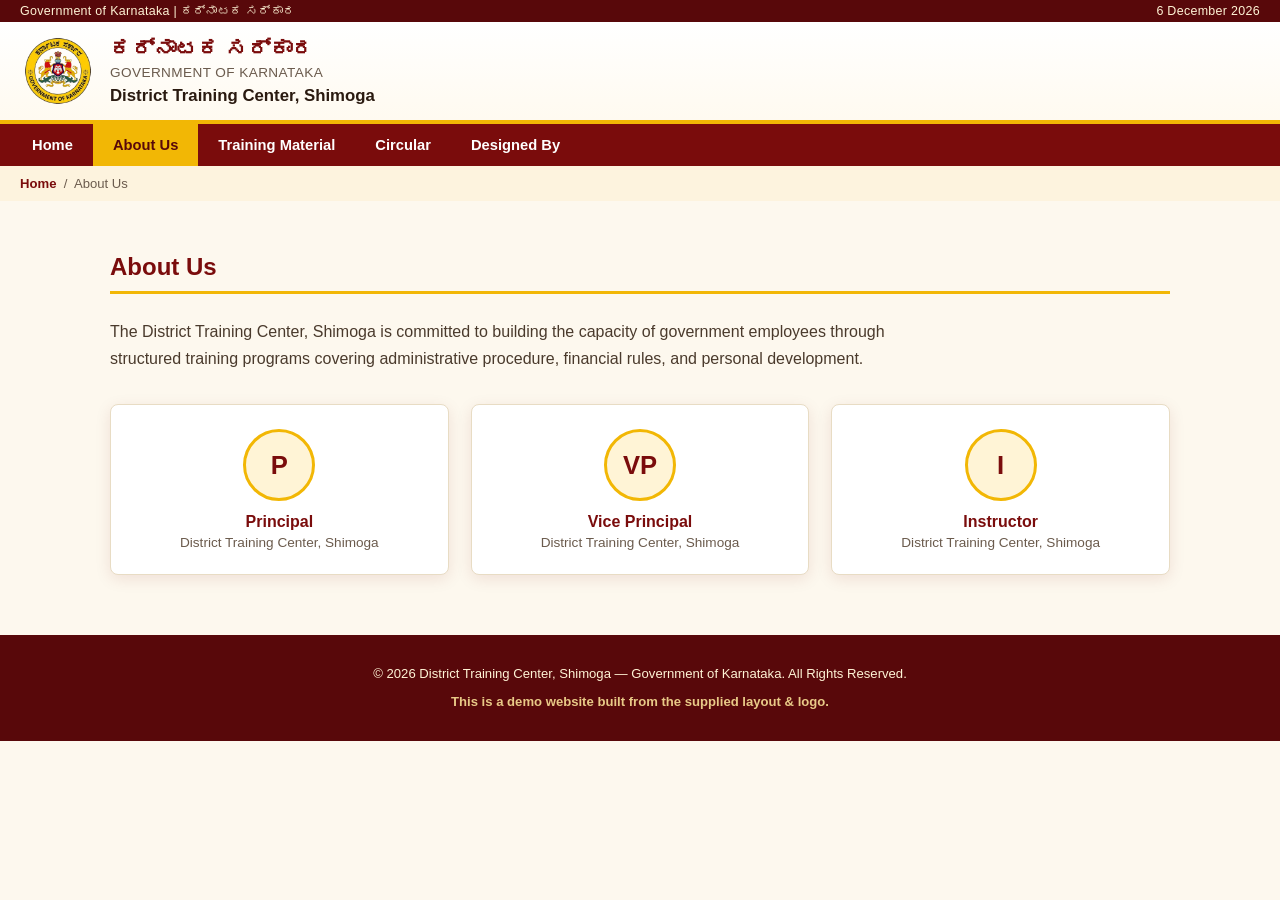
==== pages/about.html @ 15bdb6c4 "Initial commit: District Training Center, Shimoga demo website Static site with login page, home, ab" ====
<!DOCTYPE html>
<html lang="en">
<head>
<meta charset="UTF-8">
<meta name="viewport" content="width=device-width, initial-scale=1.0">
<title>About Us | District Training Center, Shimoga</title>
<link rel="icon" href="../assets/karnataka-logo.png">
<link rel="stylesheet" href="../css/style.css">
</head>
<body>

<header id="site-header"></header>

<div class="breadcrumb"><a href="home.html">Home</a> &nbsp;/&nbsp; About Us</div>

<div class="container">
  <h2 class="page-title">About Us</h2>
  <p style="max-width:800px; line-height:1.7; color:#4a3a2c; margin-bottom:32px;">
    The District Training Center, Shimoga is committed to building the capacity of government
    employees through structured training programs covering administrative procedure, financial
    rules, and personal development.
  </p>

  <div class="staff-grid">
    <div class="staff-card">
      <div class="staff-avatar">P</div>
      <h4>Principal</h4>
      <p>District Training Center, Shimoga</p>
    </div>
    <div class="staff-card">
      <div class="staff-avatar">VP</div>
      <h4>Vice Principal</h4>
      <p>District Training Center, Shimoga</p>
    </div>
    <div class="staff-card">
      <div class="staff-avatar">I</div>
      <h4>Instructor</h4>
      <p>District Training Center, Shimoga</p>
    </div>
  </div>
</div>

<footer id="site-footer"></footer>

<script src="../js/script.js"></script>
<script>
  renderHeader("../", "about");
  renderFooter("../");
</script>
</body>
</html>
---- css/style.css ----
:root {
  --maroon: #7a0c0c;
  --maroon-dark: #58080a;
  --gold: #f2b705;
  --gold-light: #fff4d6;
  --cream: #fdf8ee;
  --ink: #2a1a10;
  --muted: #6b5b4d;
  --card-border: #e8dcc4;
  --shadow: 0 4px 16px rgba(122, 12, 12, 0.10);
}

* { box-sizing: border-box; }

body {
  margin: 0;
  font-family: "Segoe UI", "Noto Sans Kannada", Tahoma, sans-serif;
  background: var(--cream);
  color: var(--ink);
}

img { max-width: 100%; }

a { text-decoration: none; color: inherit; }

/* ---------- Top strip ---------- */
.top-strip {
  background: var(--maroon-dark);
  color: var(--gold-light);
  font-size: 0.78rem;
  padding: 4px 20px;
  display: flex;
  justify-content: space-between;
  letter-spacing: 0.3px;
}

/* ---------- Header ---------- */
.site-header {
  background: linear-gradient(180deg, #ffffff 0%, #fffaf0 100%);
  border-bottom: 4px solid var(--gold);
  padding: 14px 24px;
  display: flex;
  align-items: center;
  gap: 18px;
  flex-wrap: wrap;
}

.site-header .logo {
  height: 68px;
  width: 68px;
  object-fit: contain;
  flex-shrink: 0;
}

.header-text { flex: 1; min-width: 220px; }

.header-text .kn-title {
  font-size: 1.35rem;
  font-weight: 700;
  color: var(--maroon);
  margin: 0;
  line-height: 1.25;
}

.header-text .en-subtitle {
  font-size: 0.85rem;
  color: var(--muted);
  margin: 2px 0 0;
  letter-spacing: 0.4px;
}

.header-text .dept-name {
  font-size: 1.05rem;
  font-weight: 600;
  color: var(--ink);
  margin: 6px 0 0;
}

/* ---------- Nav ---------- */
.navbar {
  background: var(--maroon);
  padding: 0 12px;
}

.navbar ul {
  list-style: none;
  margin: 0;
  padding: 0;
  display: flex;
  flex-wrap: wrap;
}

.navbar li { position: relative; }

.navbar a, .navbar .nav-label {
  display: block;
  padding: 13px 20px;
  color: #fff;
  font-weight: 600;
  font-size: 0.92rem;
  cursor: pointer;
  transition: background 0.15s;
}

.navbar li:hover > a,
.navbar li:hover > .nav-label,
.navbar a.active {
  background: var(--gold);
  color: var(--maroon-dark);
}

.dropdown-menu {
  display: none;
  position: absolute;
  top: 100%;
  left: 0;
  background: #fff;
  min-width: 230px;
  box-shadow: var(--shadow);
  border-top: 3px solid var(--gold);
  z-index: 20;
}

.navbar li:hover .dropdown-menu { display: block; }

.dropdown-menu a {
  color: var(--ink);
  padding: 10px 18px;
  font-weight: 500;
  font-size: 0.88rem;
  border-bottom: 1px solid #f1e8d5;
}

.dropdown-menu a:hover { background: var(--gold-light); color: var(--maroon); }

/* ---------- Layout helpers ---------- */
.container {
  max-width: 1100px;
  margin: 0 auto;
  padding: 32px 20px 60px;
}

.page-title {
  font-size: 1.5rem;
  color: var(--maroon);
  border-bottom: 3px solid var(--gold);
  padding-bottom: 10px;
  margin-bottom: 24px;
}

.breadcrumb {
  font-size: 0.82rem;
  color: var(--muted);
  padding: 10px 20px;
  background: #fdf3de;
}
.breadcrumb a { color: var(--maroon); font-weight: 600; }

/* ---------- Cards ---------- */
.card-grid {
  display: grid;
  grid-template-columns: repeat(auto-fit, minmax(230px, 1fr));
  gap: 20px;
}

.info-card {
  background: #fff;
  border: 1px solid var(--card-border);
  border-radius: 8px;
  padding: 22px;
  box-shadow: var(--shadow);
  border-top: 4px solid var(--maroon);
  transition: transform 0.15s, box-shadow 0.15s;
}
.info-card:hover { transform: translateY(-3px); box-shadow: 0 8px 22px rgba(122,12,12,0.16); }

.info-card h3 {
  color: var(--maroon);
  margin: 0 0 10px;
  font-size: 1.05rem;
}

.info-card ul { margin: 0; padding-left: 18px; color: var(--ink); font-size: 0.92rem; }
.info-card ul li { margin-bottom: 6px; }

/* ---------- Hero (home page) ---------- */
.hero {
  background: linear-gradient(120deg, var(--maroon) 0%, var(--maroon-dark) 100%);
  color: #fff;
  text-align: center;
  padding: 50px 20px;
}
.hero h1 { margin: 0 0 8px; font-size: 1.8rem; }
.hero p { margin: 0; color: var(--gold-light); font-size: 1rem; }

.quick-links {
  display: flex;
  flex-wrap: wrap;
  gap: 16px;
  justify-content: center;
  margin-top: -34px;
  padding: 0 20px;
}

.quick-link {
  background: #fff;
  border-radius: 8px;
  padding: 20px 26px;
  min-width: 180px;
  text-align: center;
  box-shadow: var(--shadow);
  border-bottom: 4px solid var(--gold);
  font-weight: 700;
  color: var(--maroon);
}
.quick-link:hover { border-bottom-color: var(--maroon); background: var(--gold-light); }
.quick-link .icon { font-size: 1.7rem; display: block; margin-bottom: 6px; }

/* ---------- Login page ---------- */
.login-wrap {
  min-height: calc(100vh - 130px);
  display: flex;
  align-items: center;
  justify-content: center;
  background: radial-gradient(circle at 50% 0%, #fff4d6 0%, var(--cream) 60%);
  padding: 30px 16px;
}

.login-card {
  background: #fff;
  width: 100%;
  max-width: 380px;
  border-radius: 10px;
  box-shadow: 0 10px 34px rgba(122,12,12,0.18);
  overflow: hidden;
  border-top: 5px solid var(--gold);
}

.login-card .login-head {
  text-align: center;
  padding: 26px 20px 14px;
}
.login-card .login-head img { height: 72px; margin-bottom: 8px; }
.login-card .login-head h2 { margin: 0; font-size: 1.05rem; color: var(--maroon); }
.login-card .login-head p { margin: 4px 0 0; font-size: 0.82rem; color: var(--muted); }

.login-form { padding: 6px 26px 28px; }

.field { margin-bottom: 16px; }
.field label {
  display: block;
  font-size: 0.82rem;
  font-weight: 600;
  color: var(--ink);
  margin-bottom: 5px;
}
.field input {
  width: 100%;
  padding: 10px 12px;
  border: 1px solid #d9c9a3;
  border-radius: 6px;
  font-size: 0.92rem;
  background: #fffdf8;
}
.field input:focus { outline: none; border-color: var(--maroon); background: #fff; }

.captcha-row { display: flex; align-items: center; gap: 10px; }
.captcha-box {
  background: var(--gold-light);
  border: 1px dashed var(--gold);
  padding: 9px 16px;
  font-weight: 700;
  letter-spacing: 4px;
  color: var(--maroon-dark);
  border-radius: 6px;
  font-family: monospace;
  user-select: none;
}
.captcha-refresh {
  background: none;
  border: 1px solid var(--card-border);
  border-radius: 6px;
  padding: 8px 10px;
  cursor: pointer;
}

.btn-login {
  width: 100%;
  padding: 11px;
  background: var(--maroon);
  color: #fff;
  border: none;
  border-radius: 6px;
  font-weight: 700;
  font-size: 0.95rem;
  cursor: pointer;
  margin-top: 6px;
  transition: background 0.15s;
}
.btn-login:hover { background: var(--maroon-dark); }

.form-msg { text-align: center; font-size: 0.8rem; color: #b3261e; min-height: 18px; margin-top: 8px; }

/* ---------- Staff cards (About Us) ---------- */
.staff-grid {
  display: grid;
  grid-template-columns: repeat(auto-fit, minmax(180px, 1fr));
  gap: 22px;
  text-align: center;
}
.staff-card {
  background: #fff;
  border: 1px solid var(--card-border);
  border-radius: 8px;
  padding: 24px 14px;
  box-shadow: var(--shadow);
}
.staff-avatar {
  width: 72px;
  height: 72px;
  border-radius: 50%;
  background: var(--gold-light);
  border: 3px solid var(--gold);
  margin: 0 auto 12px;
  display: flex;
  align-items: center;
  justify-content: center;
  font-size: 1.6rem;
  color: var(--maroon);
  font-weight: 700;
}
.staff-card h4 { margin: 0 0 4px; color: var(--maroon); }
.staff-card p { margin: 0; font-size: 0.85rem; color: var(--muted); }

/* ---------- Circular list ---------- */
.circular-list {
  list-style: none;
  margin: 0;
  padding: 0;
}
.circular-list li {
  display: flex;
  justify-content: space-between;
  align-items: center;
  gap: 16px;
  padding: 14px 18px;
  border: 1px solid var(--card-border);
  border-radius: 6px;
  margin-bottom: 10px;
  background: #fff;
}
.circular-list li:hover { border-color: var(--gold); background: var(--gold-light); }
.circular-list .circ-link { color: var(--maroon); font-weight: 600; font-size: 0.92rem; }
.circular-list .circ-tag {
  font-size: 0.72rem;
  background: var(--maroon);
  color: #fff;
  padding: 3px 9px;
  border-radius: 12px;
  white-space: nowrap;
}

/* ---------- Footer ---------- */
.site-footer {
  background: var(--maroon-dark);
  color: var(--gold-light);
  text-align: center;
  padding: 18px 20px;
  font-size: 0.82rem;
}
.site-footer .designed-by { margin-top: 4px; color: #e8c987; font-weight: 600; }

/* Accordion for Training Material */
.accordion-item {
  border: 1px solid var(--card-border);
  border-radius: 8px;
  margin-bottom: 14px;
  overflow: hidden;
  background: #fff;
}
.accordion-head {
  background: var(--gold-light);
  padding: 14px 18px;
  font-weight: 700;
  color: var(--maroon);
  cursor: pointer;
  display: flex;
  justify-content: space-between;
  align-items: center;
}
.accordion-head:hover { background: var(--gold); }
.accordion-body {
  padding: 4px 22px 16px;
  display: none;
}
.accordion-item.open .accordion-body { display: block; }
.accordion-body ul { margin: 8px 0; padding-left: 20px; }
.accordion-body li { margin-bottom: 6px; }
.accordion-body a.doc-link { color: var(--maroon); font-weight: 600; }
.accordion-body a.doc-link:hover { text-decoration: underline; }
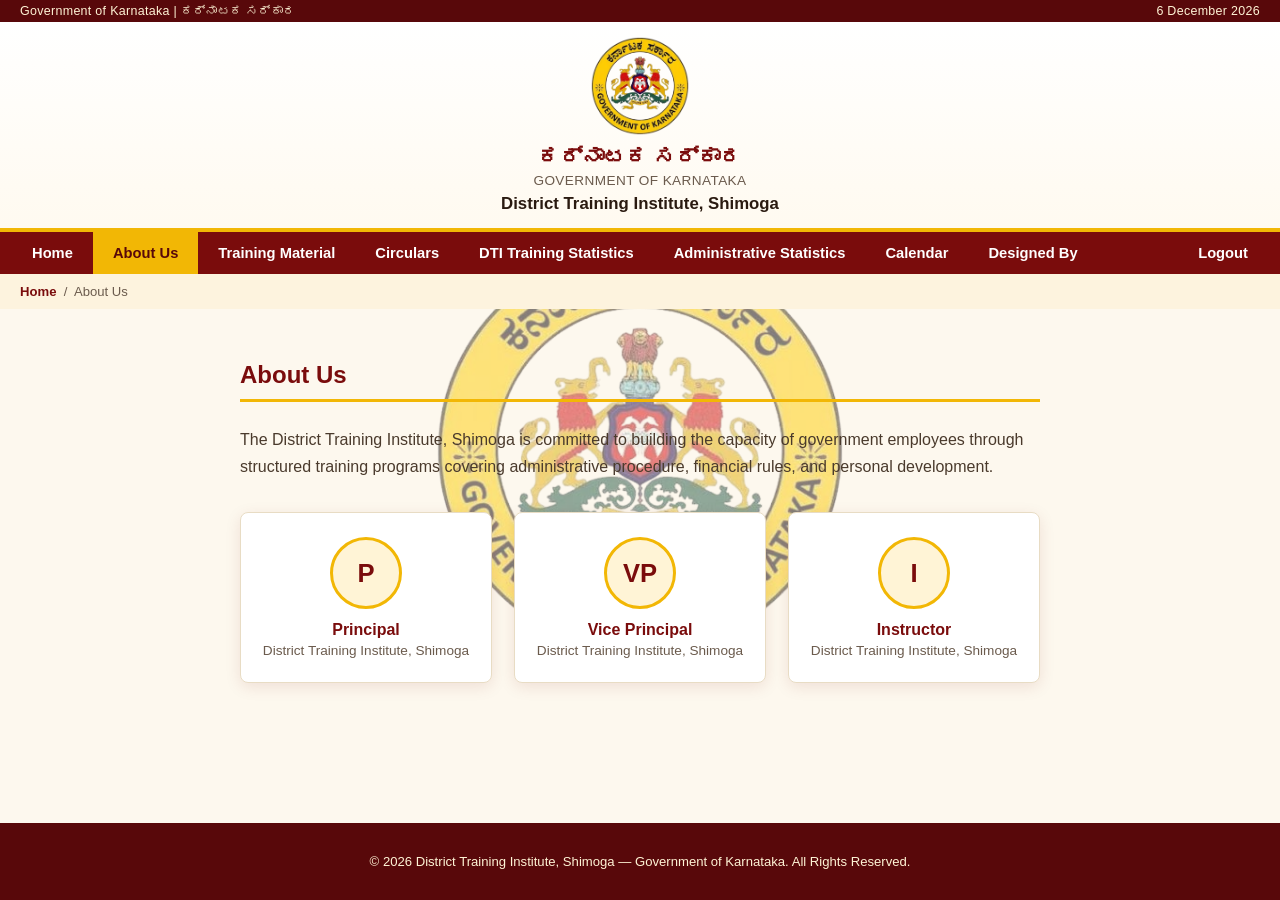
==== commit f156485c: "Update training institute website and credits" ====
--- a/pages/about.html
+++ b/pages/about.html
@@ -3,7 +3,7 @@
 <head>
 <meta charset="UTF-8">
 <meta name="viewport" content="width=device-width, initial-scale=1.0">
-<title>About Us | District Training Center, Shimoga</title>
+<title>About Us | District Training Institute, Shimoga</title>
 <link rel="icon" href="../assets/karnataka-logo.png">
 <link rel="stylesheet" href="../css/style.css">
 </head>
@@ -16,7 +16,7 @@
 <div class="container">
   <h2 class="page-title">About Us</h2>
   <p style="max-width:800px; line-height:1.7; color:#4a3a2c; margin-bottom:32px;">
-    The District Training Center, Shimoga is committed to building the capacity of government
+    The District Training Institute, Shimoga is committed to building the capacity of government
     employees through structured training programs covering administrative procedure, financial
     rules, and personal development.
   </p>
@@ -25,17 +25,17 @@
     <div class="staff-card">
       <div class="staff-avatar">P</div>
       <h4>Principal</h4>
-      <p>District Training Center, Shimoga</p>
+      <p>District Training Institute, Shimoga</p>
     </div>
     <div class="staff-card">
       <div class="staff-avatar">VP</div>
       <h4>Vice Principal</h4>
-      <p>District Training Center, Shimoga</p>
+      <p>District Training Institute, Shimoga</p>
     </div>
     <div class="staff-card">
       <div class="staff-avatar">I</div>
       <h4>Instructor</h4>
-      <p>District Training Center, Shimoga</p>
+      <p>District Training Institute, Shimoga</p>
     </div>
   </div>
 </div>
--- a/css/style.css
+++ b/css/style.css
@@ -17,6 +17,24 @@
   font-family: "Segoe UI", "Noto Sans Kannada", Tahoma, sans-serif;
   background: var(--cream);
   color: var(--ink);
+  min-height: 100vh;
+  display: flex;
+  flex-direction: column;
+}
+
+body::before {
+  content: "";
+  position: fixed;
+  inset: 0;
+  background: url("../assets/karnataka-logo.png") center center / min(45vw, 420px) auto no-repeat;
+  opacity: 0.5;
+  pointer-events: none;
+  z-index: 0;
+}
+
+body > * {
+  position: relative;
+  z-index: 1;
 }
 
 img { max-width: 100%; }
@@ -40,19 +58,22 @@
   border-bottom: 4px solid var(--gold);
   padding: 14px 24px;
   display: flex;
+  flex-direction: column;
   align-items: center;
-  gap: 18px;
-  flex-wrap: wrap;
+  gap: 8px;
 }
 
 .site-header .logo {
-  height: 68px;
-  width: 68px;
+  height: 100px;
+  width: 100px;
   object-fit: contain;
   flex-shrink: 0;
 }
 
-.header-text { flex: 1; min-width: 220px; }
+.header-text {
+  width: 100%;
+  text-align: center;
+}
 
 .header-text .kn-title {
   font-size: 1.35rem;
@@ -91,6 +112,8 @@
 }
 
 .navbar li { position: relative; }
+
+.navbar .nav-logout { margin-left: auto; }
 
 .navbar a, .navbar .nav-label {
   display: block;
@@ -362,6 +385,7 @@
 
 /* ---------- Footer ---------- */
 .site-footer {
+  margin-top: auto;
   background: var(--maroon-dark);
   color: var(--gold-light);
   text-align: center;
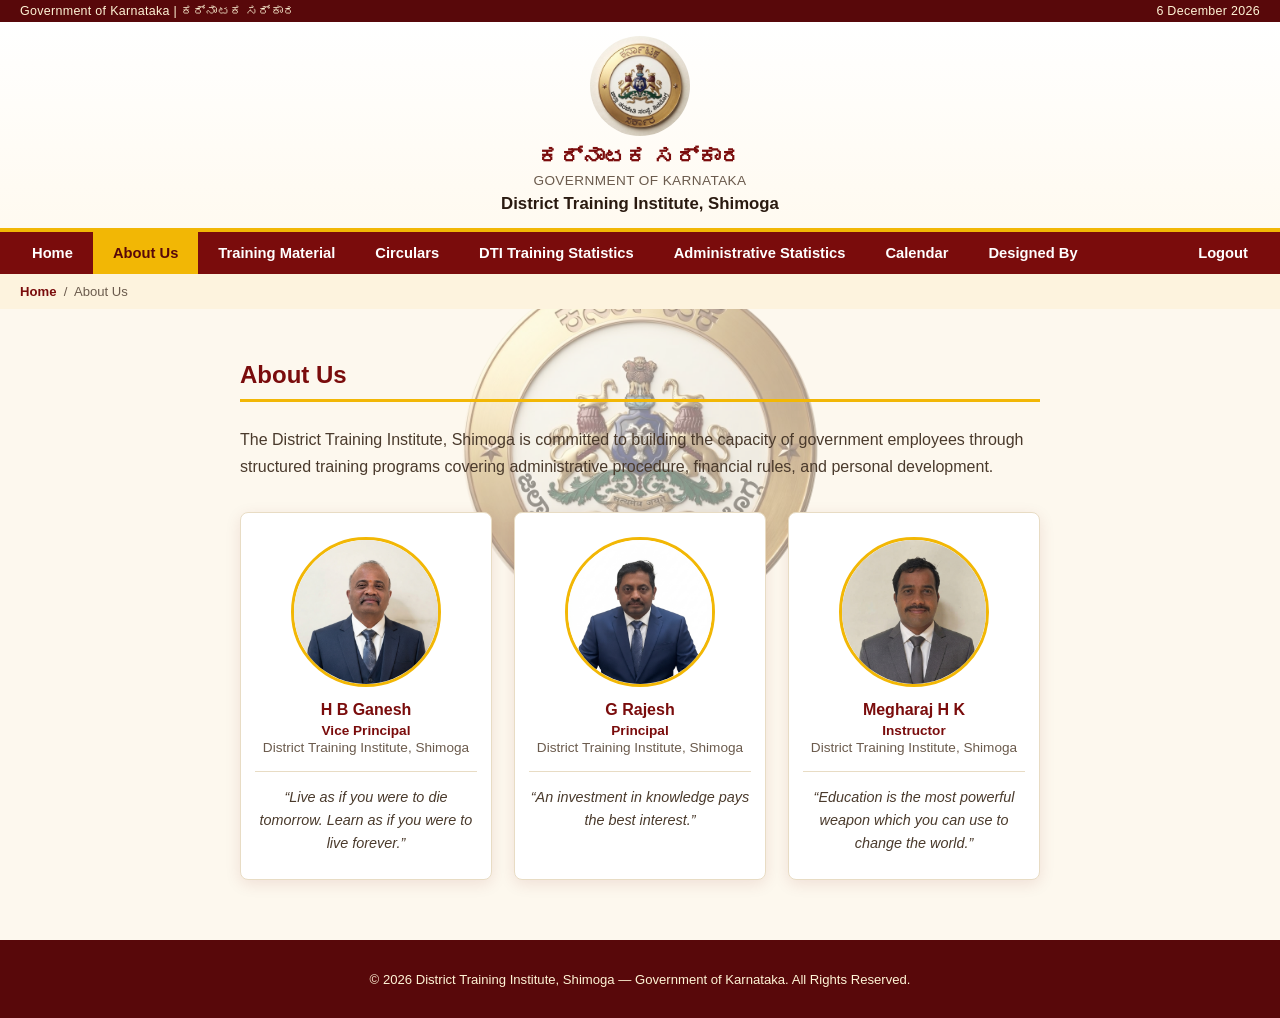
==== commit 86c22c53: "website revisions as per Roque feedback - 27-09" ====
--- a/pages/about.html
+++ b/pages/about.html
@@ -4,7 +4,7 @@
 <meta charset="UTF-8">
 <meta name="viewport" content="width=device-width, initial-scale=1.0">
 <title>About Us | District Training Institute, Shimoga</title>
-<link rel="icon" href="../assets/karnataka-logo.png">
+<link rel="icon" href="../assets/new-kar-govt-logo.jpeg">
 <link rel="stylesheet" href="../css/style.css">
 </head>
 <body>
@@ -23,19 +23,25 @@
 
   <div class="staff-grid">
     <div class="staff-card">
-      <div class="staff-avatar">P</div>
-      <h4>Principal</h4>
+      <img class="staff-photo" src="../assets/vice-principal.PNG" alt="H B Ganesh, Vice Principal" style="object-position: center 39%;">
+      <h4>H B Ganesh</h4>
+      <p class="staff-role">Vice Principal</p>
       <p>District Training Institute, Shimoga</p>
+      <blockquote class="staff-quote">&ldquo;Live as if you were to die tomorrow. Learn as if you were to live forever.&rdquo;</blockquote>
     </div>
     <div class="staff-card">
-      <div class="staff-avatar">VP</div>
-      <h4>Vice Principal</h4>
+      <img class="staff-photo" src="../assets/principal.PNG" alt="G Rajesh, Principal" style="object-position: center 85%;">
+      <h4>G Rajesh</h4>
+      <p class="staff-role">Principal</p>
       <p>District Training Institute, Shimoga</p>
+      <blockquote class="staff-quote">&ldquo;An investment in knowledge pays the best interest.&rdquo;</blockquote>
     </div>
     <div class="staff-card">
-      <div class="staff-avatar">I</div>
-      <h4>Instructor</h4>
+      <img class="staff-photo" src="../assets/instructor.PNG" alt="Megharaj H K, Instructor" style="object-position: center 6%;">
+      <h4>Megharaj H K</h4>
+      <p class="staff-role">Instructor</p>
       <p>District Training Institute, Shimoga</p>
+      <blockquote class="staff-quote">&ldquo;Education is the most powerful weapon which you can use to change the world.&rdquo;</blockquote>
     </div>
   </div>
 </div>
--- a/css/style.css
+++ b/css/style.css
@@ -26,7 +26,9 @@
   content: "";
   position: fixed;
   inset: 0;
-  background: url("../assets/karnataka-logo.png") center center / min(45vw, 420px) auto no-repeat;
+  background: url("../assets/new-kar-govt-logo.jpeg") center center / min(45vw, 420px) auto no-repeat;
+  -webkit-mask: radial-gradient(circle min(19vw, 178px) at center, #000 99%, transparent 100%);
+          mask: radial-gradient(circle min(19vw, 178px) at center, #000 99%, transparent 100%);
   opacity: 0.5;
   pointer-events: none;
   z-index: 0;
@@ -67,6 +69,7 @@
   height: 100px;
   width: 100px;
   object-fit: contain;
+  border-radius: 50%;
   flex-shrink: 0;
 }
 
@@ -263,7 +266,7 @@
   text-align: center;
   padding: 26px 20px 14px;
 }
-.login-card .login-head img { height: 72px; margin-bottom: 8px; }
+.login-card .login-head img { height: 72px; margin-bottom: 8px; border-radius: 50%; }
 .login-card .login-head h2 { margin: 0; font-size: 1.05rem; color: var(--maroon); }
 .login-card .login-head p { margin: 4px 0 0; font-size: 0.82rem; color: var(--muted); }
 
@@ -354,6 +357,26 @@
 }
 .staff-card h4 { margin: 0 0 4px; color: var(--maroon); }
 .staff-card p { margin: 0; font-size: 0.85rem; color: var(--muted); }
+.staff-photo {
+  width: 150px;
+  height: 150px;
+  border-radius: 50%;
+  border: 3px solid var(--gold);
+  object-fit: cover;
+  display: block;
+  margin: 0 auto 14px;
+  background: #fff;
+}
+.staff-card .staff-role { font-weight: 600; color: var(--maroon); margin-bottom: 2px; }
+.staff-quote {
+  margin: 16px 0 0;
+  padding-top: 14px;
+  border-top: 1px solid var(--card-border);
+  font-style: italic;
+  font-size: 0.9rem;
+  line-height: 1.6;
+  color: #4a3a2c;
+}
 
 /* ---------- Circular list ---------- */
 .circular-list {
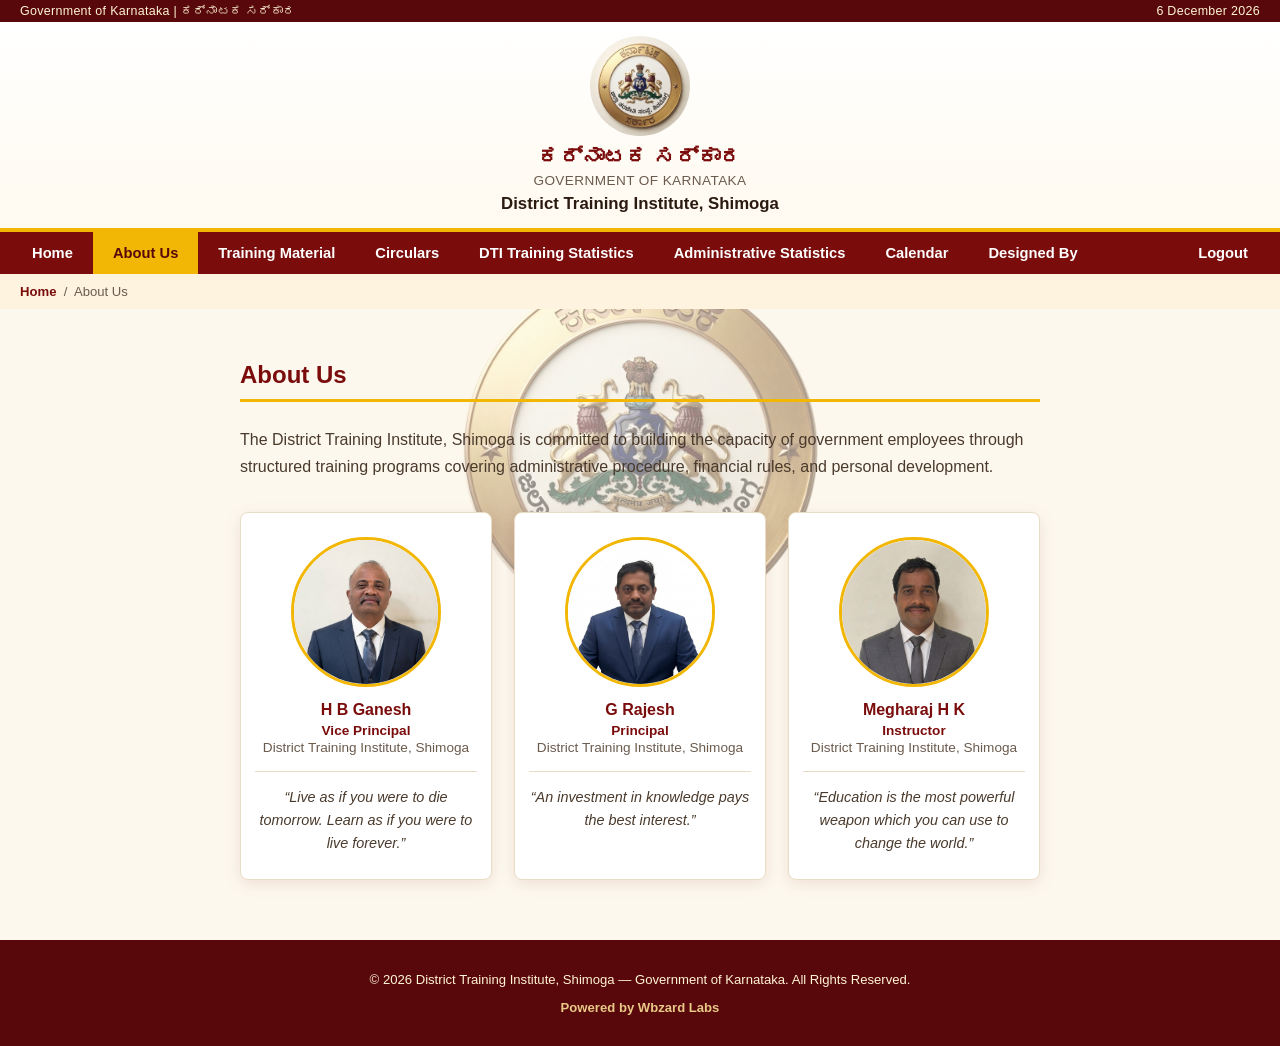
==== commit c79b310a: "updating photo" ====
--- a/pages/about.html
+++ b/pages/about.html
@@ -5,7 +5,7 @@
 <meta name="viewport" content="width=device-width, initial-scale=1.0">
 <title>About Us | District Training Institute, Shimoga</title>
 <link rel="icon" href="../assets/new-kar-govt-logo.jpeg">
-<link rel="stylesheet" href="../css/style.css">
+<link rel="stylesheet" href="../css/style.css?v=2">
 </head>
 <body>
 
@@ -23,21 +23,21 @@
 
   <div class="staff-grid">
     <div class="staff-card">
-      <img class="staff-photo" src="../assets/vice-principal.PNG" alt="H B Ganesh, Vice Principal" style="object-position: center 39%;">
+      <img class="staff-photo" width="150" height="150" src="../assets/vice-principal.PNG" alt="H B Ganesh, Vice Principal" style="object-position: center 39%;">
       <h4>H B Ganesh</h4>
       <p class="staff-role">Vice Principal</p>
       <p>District Training Institute, Shimoga</p>
       <blockquote class="staff-quote">&ldquo;Live as if you were to die tomorrow. Learn as if you were to live forever.&rdquo;</blockquote>
     </div>
     <div class="staff-card">
-      <img class="staff-photo" src="../assets/principal.PNG" alt="G Rajesh, Principal" style="object-position: center 85%;">
+      <img class="staff-photo" width="150" height="150" src="../assets/principal.PNG" alt="G Rajesh, Principal" style="object-position: center 85%;">
       <h4>G Rajesh</h4>
       <p class="staff-role">Principal</p>
       <p>District Training Institute, Shimoga</p>
       <blockquote class="staff-quote">&ldquo;An investment in knowledge pays the best interest.&rdquo;</blockquote>
     </div>
     <div class="staff-card">
-      <img class="staff-photo" src="../assets/instructor.PNG" alt="Megharaj H K, Instructor" style="object-position: center 6%;">
+      <img class="staff-photo" width="150" height="150" src="../assets/instructor.PNG" alt="Megharaj H K, Instructor" style="object-position: center 6%;">
       <h4>Megharaj H K</h4>
       <p class="staff-role">Instructor</p>
       <p>District Training Institute, Shimoga</p>
@@ -48,7 +48,7 @@
 
 <footer id="site-footer"></footer>
 
-<script src="../js/script.js"></script>
+<script src="../js/script.js?v=2"></script>
 <script>
   renderHeader("../", "about");
   renderFooter("../");
--- a/css/style.css
+++ b/css/style.css
@@ -358,11 +358,15 @@
 .staff-card h4 { margin: 0 0 4px; color: var(--maroon); }
 .staff-card p { margin: 0; font-size: 0.85rem; color: var(--muted); }
 .staff-photo {
-  width: 150px;
-  height: 150px;
-  border-radius: 50%;
+  width: 150px !important;
+  max-width: 150px;
+  aspect-ratio: 1 / 1;
+  flex-shrink: 0;
+  height: 150px !important;
+  border-radius: 50% !important;
+  overflow: hidden;
   border: 3px solid var(--gold);
-  object-fit: cover;
+  object-fit: cover !important;
   display: block;
   margin: 0 auto 14px;
   background: #fff;
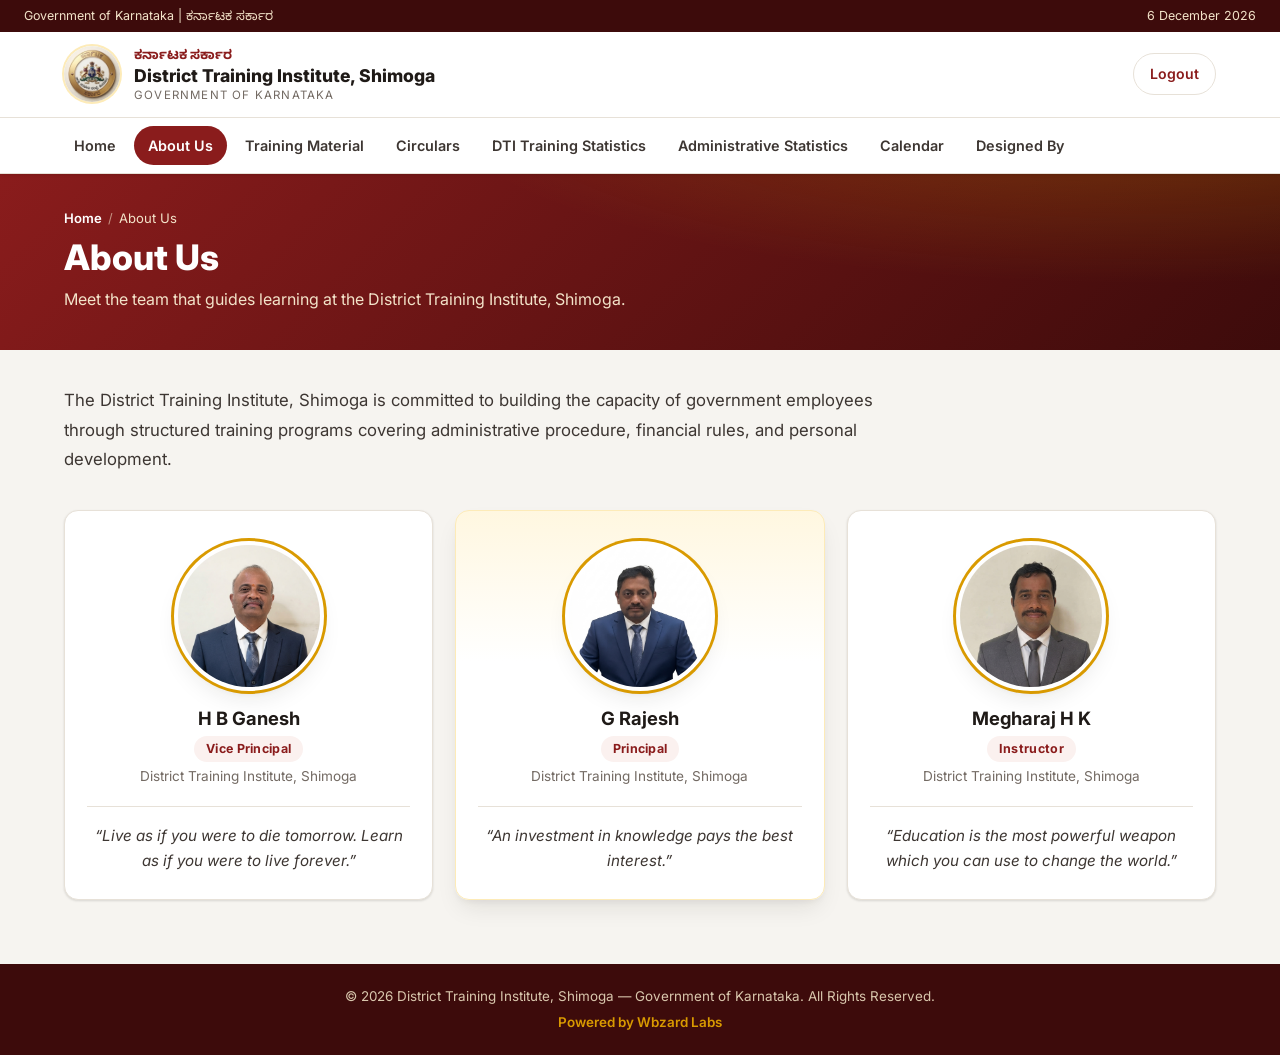
==== commit 6ae2e2de: "revamp" ====
--- a/pages/about.html
+++ b/pages/about.html
@@ -5,17 +5,22 @@
 <meta name="viewport" content="width=device-width, initial-scale=1.0">
 <title>About Us | District Training Institute, Shimoga</title>
 <link rel="icon" href="../assets/new-kar-govt-logo.jpeg">
-<link rel="stylesheet" href="../css/style.css?v=2">
+<link rel="stylesheet" href="../css/style.css?v=3">
 </head>
 <body>
 
 <header id="site-header"></header>
 
-<div class="breadcrumb"><a href="home.html">Home</a> &nbsp;/&nbsp; About Us</div>
+<section class="page-header">
+  <div class="page-header-inner">
+    <nav class="breadcrumb" aria-label="Breadcrumb"><a href="home.html">Home</a><span class="sep">/</span>About Us</nav>
+    <h1>About Us</h1>
+    <p class="lead">Meet the team that guides learning at the District Training Institute, Shimoga.</p>
+  </div>
+</section>
 
-<div class="container">
-  <h2 class="page-title">About Us</h2>
-  <p style="max-width:800px; line-height:1.7; color:#4a3a2c; margin-bottom:32px;">
+<main class="container">
+  <p class="intro-text">
     The District Training Institute, Shimoga is committed to building the capacity of government
     employees through structured training programs covering administrative procedure, financial
     rules, and personal development.
@@ -29,7 +34,7 @@
       <p>District Training Institute, Shimoga</p>
       <blockquote class="staff-quote">&ldquo;Live as if you were to die tomorrow. Learn as if you were to live forever.&rdquo;</blockquote>
     </div>
-    <div class="staff-card">
+    <div class="staff-card featured">
       <img class="staff-photo" width="150" height="150" src="../assets/principal.PNG" alt="G Rajesh, Principal" style="object-position: center 85%;">
       <h4>G Rajesh</h4>
       <p class="staff-role">Principal</p>
@@ -44,11 +49,11 @@
       <blockquote class="staff-quote">&ldquo;Education is the most powerful weapon which you can use to change the world.&rdquo;</blockquote>
     </div>
   </div>
-</div>
+</main>
 
 <footer id="site-footer"></footer>
 
-<script src="../js/script.js?v=2"></script>
+<script src="../js/script.js?v=3"></script>
 <script>
   renderHeader("../", "about");
   renderFooter("../");
--- a/css/style.css
+++ b/css/style.css
@@ -1,451 +1,850 @@
+@import url("https://fonts.googleapis.com/css2?family=Inter:wght@400;500;600;700;800&family=Noto+Sans+Kannada:wght@500;700&display=swap");
+
 :root {
-  --maroon: #7a0c0c;
-  --maroon-dark: #58080a;
-  --gold: #f2b705;
-  --gold-light: #fff4d6;
-  --cream: #fdf8ee;
-  --ink: #2a1a10;
-  --muted: #6b5b4d;
-  --card-border: #e8dcc4;
-  --shadow: 0 4px 16px rgba(122, 12, 12, 0.10);
+  --primary: #8a1c1c;
+  --primary-700: #6b1414;
+  --primary-900: #3d0b0b;
+  --primary-50: #fbf1ef;
+  --primary-100: #f5dcd7;
+  --accent: #d99a00;
+  --accent-50: #fff7e0;
+  --accent-100: #fdebb8;
+  --bg: #f6f4f0;
+  --surface: #ffffff;
+  --ink: #1f1a17;
+  --text: #3d3632;
+  --muted: #736a63;
+  --line: #e7e1d8;
+  --ok: #1f7a4d;
+  --radius: 14px;
+  --radius-sm: 10px;
+  --shadow-sm: 0 1px 2px rgba(31, 26, 23, 0.06), 0 1px 3px rgba(31, 26, 23, 0.08);
+  --shadow: 0 4px 6px -2px rgba(31, 26, 23, 0.05), 0 12px 24px -6px rgba(31, 26, 23, 0.10);
+  --font: "Inter", "Noto Sans Kannada", "Segoe UI", system-ui, sans-serif;
 }
 
 * { box-sizing: border-box; }
+
+html { scroll-behavior: smooth; }
 
 body {
   margin: 0;
-  font-family: "Segoe UI", "Noto Sans Kannada", Tahoma, sans-serif;
-  background: var(--cream);
+  font-family: var(--font);
+  font-size: 16px;
+  line-height: 1.6;
+  background: var(--bg);
+  color: var(--text);
+  min-height: 100vh;
+  display: flex;
+  flex-direction: column;
+  -webkit-font-smoothing: antialiased;
+}
+
+img { max-width: 100%; }
+a { color: inherit; text-decoration: none; }
+h1, h2, h3, h4 { color: var(--ink); line-height: 1.25; }
+
+:focus-visible { outline: 3px solid var(--accent); outline-offset: 2px; border-radius: 6px; }
+
+/* ---------- Header ---------- */
+.top-strip {
+  background: var(--primary-900);
+  color: #f3e3c9;
+  font-size: 0.78rem;
+  padding: 6px 24px;
+  display: flex;
+  justify-content: space-between;
+  gap: 12px;
+}
+
+.site-header {
+  position: sticky;
+  top: 0;
+  z-index: 50;
+  background: rgba(255, 255, 255, 0.97);
+  backdrop-filter: saturate(160%) blur(8px);
+  border-bottom: 1px solid var(--line);
+  box-shadow: var(--shadow-sm);
+}
+
+.header-bar {
+  max-width: 1200px;
+  margin: 0 auto;
+  padding: 12px 24px;
+  display: flex;
+  align-items: center;
+  gap: 16px;
+}
+
+.brand { display: flex; align-items: center; gap: 14px; min-width: 0; }
+.brand .logo {
+  width: 56px;
+  height: 56px;
+  border-radius: 50%;
+  object-fit: cover;
+  flex-shrink: 0;
+  box-shadow: 0 0 0 2px var(--accent-100);
+}
+.brand-text { min-width: 0; }
+.brand-text p { margin: 0; }
+.brand-text .kn-title { font-size: 0.82rem; font-weight: 700; color: var(--primary); }
+.brand-text .dept-name { font-size: 1.1rem; font-weight: 800; color: var(--ink); line-height: 1.2; }
+.brand-text .en-subtitle { font-size: 0.72rem; color: var(--muted); letter-spacing: 1.2px; text-transform: uppercase; }
+
+.header-actions { margin-left: auto; display: flex; align-items: center; gap: 10px; }
+
+.btn {
+  display: inline-flex;
+  align-items: center;
+  justify-content: center;
+  gap: 8px;
+  padding: 9px 16px;
+  border-radius: 999px;
+  font: inherit;
+  font-size: 0.88rem;
+  font-weight: 600;
+  border: 1px solid transparent;
+  cursor: pointer;
+  transition: background 0.15s, color 0.15s, border-color 0.15s;
+  white-space: nowrap;
+}
+.btn-primary { background: var(--primary); color: #fff; }
+.btn-primary:hover { background: var(--primary-700); }
+.btn-ghost { background: var(--surface); color: var(--primary); border-color: var(--line); }
+.btn-ghost:hover { border-color: var(--primary-100); background: var(--primary-50); }
+.btn-sm { padding: 6px 12px; font-size: 0.8rem; }
+
+.menu-toggle {
+  display: none;
+  width: 42px;
+  height: 42px;
+  border-radius: 10px;
+  border: 1px solid var(--line);
+  background: var(--surface);
   color: var(--ink);
-  min-height: 100vh;
+  font-size: 1.3rem;
+  cursor: pointer;
+}
+
+.navbar { border-top: 1px solid var(--line); }
+.navbar ul {
+  max-width: 1200px;
+  margin: 0 auto;
+  padding: 8px 20px;
+  list-style: none;
+  display: flex;
+  flex-wrap: wrap;
+  gap: 4px;
+}
+.navbar a {
+  display: block;
+  padding: 8px 14px;
+  border-radius: 999px;
+  font-size: 0.9rem;
+  font-weight: 600;
+  color: var(--text);
+  transition: background 0.15s, color 0.15s;
+}
+.navbar a:hover { background: var(--primary-50); color: var(--primary); }
+.navbar a.active { background: var(--primary); color: #fff; }
+.navbar .nav-logout { display: none; }
+
+@media (max-width: 900px) {
+  .top-strip { padding: 6px 16px; }
+  .top-strip span:first-child { overflow: hidden; text-overflow: ellipsis; white-space: nowrap; min-width: 0; }
+  .top-strip span:last-child { white-space: nowrap; flex-shrink: 0; }
+  .header-bar { padding: 10px 16px; gap: 12px; }
+  .brand .logo { width: 46px; height: 46px; }
+  .brand-text .dept-name { font-size: 0.98rem; }
+  .brand-text .en-subtitle { display: none; }
+  .header-actions .btn-logout { display: none; }
+  .menu-toggle { display: inline-flex; align-items: center; justify-content: center; }
+  .navbar { display: none; max-height: calc(100vh - 110px); overflow-y: auto; }
+  .navbar.open { display: block; }
+  .navbar ul { flex-direction: column; padding: 8px 12px 14px; }
+  .navbar a { border-radius: 10px; padding: 11px 14px; }
+  .navbar .nav-logout { display: block; margin-top: 6px; border-top: 1px solid var(--line); padding-top: 6px; }
+  .navbar .nav-logout a { color: var(--primary); }
+}
+
+/* ---------- Page header ---------- */
+.page-header {
+  background:
+    radial-gradient(1200px 300px at 90% -40%, rgba(217, 154, 0, 0.28), transparent 60%),
+    linear-gradient(135deg, var(--primary) 0%, var(--primary-900) 100%);
+  color: #fff;
+}
+.page-header-inner {
+  max-width: 1200px;
+  margin: 0 auto;
+  padding: 34px 24px 38px;
+}
+.page-header h1 { color: #fff; margin: 6px 0 8px; font-size: clamp(1.6rem, 3vw, 2.2rem); font-weight: 800; }
+.page-header .lead { margin: 0; max-width: 720px; color: #f3e3c9; }
+
+.breadcrumb { font-size: 0.82rem; color: #f3e3c9; }
+.breadcrumb a { color: #fff; font-weight: 600; }
+.breadcrumb a:hover { text-decoration: underline; }
+.breadcrumb .sep { margin: 0 6px; opacity: 0.6; }
+
+/* ---------- Layout ---------- */
+.container {
+  width: 100%;
+  max-width: 1200px;
+  margin: 0 auto;
+  padding: 36px 24px 64px;
+}
+@media (max-width: 600px) {
+  .page-header-inner { padding: 24px 16px 28px; }
+  .container { padding: 24px 16px 48px; }
+}
+
+.section-title {
+  font-size: 1.15rem;
+  font-weight: 700;
+  margin: 0 0 16px;
+  display: flex;
+  align-items: center;
+  gap: 10px;
+}
+.section-title::before {
+  content: "";
+  width: 6px;
+  height: 22px;
+  border-radius: 4px;
+  background: var(--accent);
+}
+section + section { margin-top: 40px; }
+
+/* ---------- Cards ---------- */
+.card-grid {
+  display: grid;
+  grid-template-columns: repeat(auto-fill, minmax(260px, 1fr));
+  gap: 18px;
+}
+
+.info-card {
+  position: relative;
   display: flex;
   flex-direction: column;
-}
-
-body::before {
+  gap: 8px;
+  background: var(--surface);
+  border: 1px solid var(--line);
+  border-radius: var(--radius);
+  padding: 22px;
+  box-shadow: var(--shadow-sm);
+  transition: transform 0.15s, box-shadow 0.15s, border-color 0.15s;
+}
+.info-card:hover { transform: translateY(-2px); box-shadow: var(--shadow); border-color: var(--primary-100); }
+.info-card h3 { margin: 0; font-size: 1.05rem; }
+.info-card h3 a::after { content: ""; position: absolute; inset: 0; border-radius: var(--radius); }
+.info-card p { margin: 0; color: var(--muted); font-size: 0.9rem; }
+.card-icon {
+  width: 44px;
+  height: 44px;
+  border-radius: 12px;
+  display: grid;
+  place-items: center;
+  font-size: 1.35rem;
+  background: var(--primary-50);
+  flex-shrink: 0;
+}
+.info-card .card-cta { margin-top: auto; padding-top: 8px; font-size: 0.85rem; font-weight: 600; color: var(--primary); }
+.info-card.is-soon { box-shadow: none; background: #fbfaf8; }
+.info-card.is-soon:hover { transform: none; border-color: var(--line); }
+.info-card.is-soon .card-cta { color: var(--muted); }
+
+/* Year cards (statistics and calendar) */
+.year-grid {
+  display: grid;
+  grid-template-columns: repeat(auto-fill, minmax(min(100%, 440px), 1fr));
+  gap: 20px;
+}
+.year-card {
+  background: var(--surface);
+  border: 1px solid var(--line);
+  border-radius: var(--radius);
+  box-shadow: var(--shadow-sm);
+  overflow: hidden;
+  scroll-margin-top: 150px;
+}
+.year-card-head {
+  display: flex;
+  align-items: center;
+  gap: 14px;
+  padding: 18px 20px;
+  background: linear-gradient(90deg, var(--accent-50), var(--surface));
+  border-bottom: 1px solid var(--line);
+}
+.year-icon {
+  width: 46px;
+  height: 46px;
+  border-radius: 12px;
+  display: grid;
+  place-items: center;
+  font-size: 1.3rem;
+  background: var(--surface);
+  border: 1px solid var(--accent-100);
+  flex-shrink: 0;
+}
+.year-label {
+  margin: 0;
+  font-size: 0.72rem;
+  font-weight: 700;
+  letter-spacing: 1px;
+  text-transform: uppercase;
+  color: var(--muted);
+}
+.year-card-head h3 { margin: 0; font-size: 1.45rem; font-weight: 800; letter-spacing: -0.3px; }
+
+.year-docs { display: grid; gap: 10px; padding: 16px; }
+.year-doc {
+  display: flex;
+  align-items: center;
+  gap: 14px;
+  padding: 14px 16px;
+  border: 1px solid var(--line);
+  border-radius: 12px;
+  background: var(--surface);
+  transition: border-color 0.15s, background 0.15s, box-shadow 0.15s;
+}
+a.year-doc:hover { border-color: var(--primary-100); background: var(--primary-50); box-shadow: var(--shadow-sm); }
+.year-doc-icon {
+  width: 42px;
+  height: 42px;
+  border-radius: 10px;
+  display: grid;
+  place-items: center;
+  font-size: 1.2rem;
+  background: var(--primary-50);
+  flex-shrink: 0;
+}
+.year-doc-text { display: flex; flex-direction: column; flex: 1; min-width: 0; }
+.year-doc-text strong { font-size: 0.98rem; font-weight: 600; color: var(--ink); }
+.year-doc-status { font-size: 0.8rem; font-weight: 600; color: var(--primary); }
+.year-doc-arrow { color: var(--primary); font-weight: 700; transition: transform 0.15s; }
+a.year-doc:hover .year-doc-arrow { transform: translateX(3px); }
+
+.year-doc.is-soon { background: #fbfaf8; border-style: dashed; }
+.year-doc.is-soon .year-doc-icon { background: #f1eee9; filter: grayscale(0.4); opacity: 0.85; }
+.year-doc.is-soon strong { color: var(--text); }
+.year-doc.is-soon .year-doc-status { color: var(--muted); font-weight: 500; }
+.year-doc.is-soon .year-doc-status::before {
   content: "";
-  position: fixed;
-  inset: 0;
-  background: url("../assets/new-kar-govt-logo.jpeg") center center / min(45vw, 420px) auto no-repeat;
-  -webkit-mask: radial-gradient(circle min(19vw, 178px) at center, #000 99%, transparent 100%);
-          mask: radial-gradient(circle min(19vw, 178px) at center, #000 99%, transparent 100%);
-  opacity: 0.5;
+  display: inline-block;
+  width: 7px;
+  height: 7px;
+  margin-right: 6px;
+  border-radius: 50%;
+  background: var(--accent);
+  vertical-align: 1px;
+}
+.year-doc.is-soon .year-doc-arrow { display: none; }
+
+/* ---------- Document rows (shared) ---------- */
+.doc-row {
+  display: flex;
+  align-items: center;
+  gap: 12px;
+  padding: 11px 12px;
+  border-radius: var(--radius-sm);
+  transition: background 0.12s;
+}
+.doc-row:hover { background: var(--primary-50); }
+.doc-num {
+  flex-shrink: 0;
+  width: 30px;
+  height: 30px;
+  border-radius: 8px;
+  display: grid;
+  place-items: center;
+  font-size: 0.78rem;
+  font-weight: 700;
+  color: var(--primary);
+  background: var(--primary-50);
+}
+.doc-link { font-weight: 600; color: var(--ink); flex: 1; min-width: 0; }
+a.doc-link:hover { color: var(--primary); }
+.doc-link.is-soon { color: var(--muted); font-weight: 500; cursor: default; }
+.doc-row.is-soon:hover { background: transparent; }
+.doc-row.is-soon .doc-num { background: #f1eee9; color: var(--muted); }
+
+.doc-badges { display: flex; flex-wrap: wrap; gap: 6px; justify-content: flex-end; flex-shrink: 0; }
+.badge {
+  display: inline-flex;
+  align-items: center;
+  padding: 2px 9px;
+  border-radius: 999px;
+  font-size: 0.7rem;
+  font-weight: 700;
+  letter-spacing: 0.3px;
+  white-space: nowrap;
+  background: #f1eee9;
+  color: var(--muted);
+}
+.badge-pdf { background: #fde8e6; color: #a3261b; }
+.badge-ppt { background: #fdebdc; color: #a24a0b; }
+.badge-doc { background: #e3ecfb; color: #1d4f9c; }
+.badge-link { background: #e2f3ea; color: var(--ok); }
+.badge-parts { background: var(--accent-50); color: #8a5a00; }
+.badge-soon { font-weight: 600; }
+
+@media (max-width: 600px) {
+  .doc-row { flex-wrap: wrap; row-gap: 4px; }
+  .doc-badges { width: 100%; justify-content: flex-start; padding-left: 42px; }
+}
+
+/* ---------- Training material ---------- */
+.learn-toolbar {
+  display: flex;
+  flex-wrap: wrap;
+  align-items: center;
+  gap: 10px;
+  margin-bottom: 12px;
+}
+.search-box { position: relative; flex: 1 1 320px; }
+.search-box input {
+  width: 100%;
+  padding: 13px 16px 13px 44px;
+  border: 1px solid var(--line);
+  border-radius: 999px;
+  font: inherit;
+  background: var(--surface);
+  box-shadow: var(--shadow-sm);
+}
+.search-box input:focus { outline: none; border-color: var(--primary); box-shadow: 0 0 0 4px var(--primary-50); }
+.search-box svg {
+  position: absolute;
+  left: 16px;
+  top: 50%;
+  transform: translateY(-50%);
+  width: 18px;
+  height: 18px;
+  color: var(--muted);
   pointer-events: none;
-  z-index: 0;
-}
-
-body > * {
-  position: relative;
-  z-index: 1;
-}
-
-img { max-width: 100%; }
-
-a { text-decoration: none; color: inherit; }
-
-/* ---------- Top strip ---------- */
-.top-strip {
-  background: var(--maroon-dark);
-  color: var(--gold-light);
-  font-size: 0.78rem;
-  padding: 4px 20px;
-  display: flex;
+}
+.learn-meta {
+  display: flex;
+  flex-wrap: wrap;
   justify-content: space-between;
-  letter-spacing: 0.3px;
-}
-
-/* ---------- Header ---------- */
-.site-header {
-  background: linear-gradient(180deg, #ffffff 0%, #fffaf0 100%);
-  border-bottom: 4px solid var(--gold);
-  padding: 14px 24px;
-  display: flex;
-  flex-direction: column;
-  align-items: center;
-  gap: 8px;
-}
-
-.site-header .logo {
-  height: 100px;
-  width: 100px;
-  object-fit: contain;
-  border-radius: 50%;
-  flex-shrink: 0;
-}
-
-.header-text {
-  width: 100%;
-  text-align: center;
-}
-
-.header-text .kn-title {
-  font-size: 1.35rem;
-  font-weight: 700;
-  color: var(--maroon);
-  margin: 0;
-  line-height: 1.25;
-}
-
-.header-text .en-subtitle {
+  align-items: center;
+  gap: 10px;
+  margin: 0 0 18px;
   font-size: 0.85rem;
   color: var(--muted);
-  margin: 2px 0 0;
-  letter-spacing: 0.4px;
-}
-
-.header-text .dept-name {
-  font-size: 1.05rem;
+}
+.legend { display: flex; flex-wrap: wrap; gap: 6px; align-items: center; }
+
+.no-results {
+  display: none;
+  text-align: center;
+  padding: 40px 16px;
+  background: var(--surface);
+  border: 1px dashed var(--line);
+  border-radius: var(--radius);
+  color: var(--muted);
+}
+.no-results.show { display: block; }
+
+.accordion-item {
+  background: var(--surface);
+  border: 1px solid var(--line);
+  border-radius: var(--radius);
+  margin-bottom: 14px;
+  overflow: hidden;
+  box-shadow: var(--shadow-sm);
+  scroll-margin-top: 150px;
+}
+.accordion-head {
+  width: 100%;
+  display: flex;
+  align-items: center;
+  gap: 14px;
+  padding: 18px 20px;
+  background: none;
+  border: none;
+  font: inherit;
+  text-align: left;
+  cursor: pointer;
+  color: var(--ink);
+}
+.accordion-head:hover { background: #fcfbf9; }
+.acc-title { display: flex; flex-direction: column; flex: 1; min-width: 0; }
+.acc-title strong { font-size: 1.05rem; font-weight: 700; }
+.acc-title small { font-size: 0.8rem; color: var(--muted); font-weight: 500; }
+.acc-chevron {
+  width: 32px;
+  height: 32px;
+  border-radius: 50%;
+  display: grid;
+  place-items: center;
+  background: #f4f1ec;
+  color: var(--muted);
+  transition: transform 0.2s;
+  flex-shrink: 0;
+}
+.accordion-item.open .acc-chevron { transform: rotate(180deg); background: var(--primary); color: #fff; }
+.accordion-body { display: none; border-top: 1px solid var(--line); padding: 8px; }
+.accordion-item.open .accordion-body { display: block; }
+.accordion-body ul { list-style: none; margin: 0; padding: 0; }
+
+/* ---------- Home ---------- */
+.hero {
+  background:
+    radial-gradient(900px 400px at 85% 0%, rgba(217, 154, 0, 0.30), transparent 60%),
+    linear-gradient(135deg, var(--primary) 0%, var(--primary-900) 100%);
+  color: #fff;
+}
+.hero-inner {
+  max-width: 1200px;
+  margin: 0 auto;
+  padding: 72px 24px 96px;
+  display: grid;
+  grid-template-columns: 1fr auto;
+  align-items: center;
+  gap: 40px;
+}
+.eyebrow {
+  display: inline-block;
+  padding: 5px 12px;
+  border-radius: 999px;
+  background: rgba(255, 255, 255, 0.12);
+  border: 1px solid rgba(255, 255, 255, 0.2);
+  font-size: 0.8rem;
   font-weight: 600;
-  color: var(--ink);
-  margin: 6px 0 0;
-}
-
-/* ---------- Nav ---------- */
-.navbar {
-  background: var(--maroon);
-  padding: 0 12px;
-}
-
-.navbar ul {
-  list-style: none;
-  margin: 0;
-  padding: 0;
-  display: flex;
-  flex-wrap: wrap;
-}
-
-.navbar li { position: relative; }
-
-.navbar .nav-logout { margin-left: auto; }
-
-.navbar a, .navbar .nav-label {
-  display: block;
-  padding: 13px 20px;
-  color: #fff;
-  font-weight: 600;
-  font-size: 0.92rem;
-  cursor: pointer;
-  transition: background 0.15s;
-}
-
-.navbar li:hover > a,
-.navbar li:hover > .nav-label,
-.navbar a.active {
-  background: var(--gold);
-  color: var(--maroon-dark);
-}
-
-.dropdown-menu {
-  display: none;
-  position: absolute;
-  top: 100%;
-  left: 0;
-  background: #fff;
-  min-width: 230px;
+  color: #f3e3c9;
+}
+.hero h1 { color: #fff; font-size: clamp(2rem, 4.5vw, 3.1rem); font-weight: 800; margin: 16px 0 12px; letter-spacing: -0.5px; }
+.hero p { margin: 0; color: #f3e3c9; font-size: 1.12rem; max-width: 620px; }
+.hero-emblem {
+  width: 220px;
+  height: 220px;
+  border-radius: 50%;
+  object-fit: cover;
+  box-shadow: 0 0 0 8px rgba(255, 255, 255, 0.10), 0 20px 50px rgba(0, 0, 0, 0.35);
+}
+@media (max-width: 760px) {
+  .hero-inner { grid-template-columns: 1fr; padding: 40px 16px 72px; gap: 20px; text-align: center; }
+  .hero p { margin: 0 auto; }
+  .hero-emblem { width: 130px; height: 130px; margin: 0 auto; order: -1; }
+}
+
+.welcome-card {
+  max-width: 860px;
+  margin: -56px auto 0;
+  background: var(--surface);
+  border: 1px solid var(--line);
+  border-radius: var(--radius);
   box-shadow: var(--shadow);
-  border-top: 3px solid var(--gold);
-  z-index: 20;
-}
-
-.navbar li:hover .dropdown-menu { display: block; }
-
-.dropdown-menu a {
-  color: var(--ink);
-  padding: 10px 18px;
-  font-weight: 500;
-  font-size: 0.88rem;
-  border-bottom: 1px solid #f1e8d5;
-}
-
-.dropdown-menu a:hover { background: var(--gold-light); color: var(--maroon); }
-
-/* ---------- Layout helpers ---------- */
-.container {
-  max-width: 1100px;
-  margin: 0 auto;
-  padding: 32px 20px 60px;
-}
-
-.page-title {
-  font-size: 1.5rem;
-  color: var(--maroon);
-  border-bottom: 3px solid var(--gold);
-  padding-bottom: 10px;
-  margin-bottom: 24px;
-}
-
-.breadcrumb {
-  font-size: 0.82rem;
-  color: var(--muted);
-  padding: 10px 20px;
-  background: #fdf3de;
-}
-.breadcrumb a { color: var(--maroon); font-weight: 600; }
-
-/* ---------- Cards ---------- */
-.card-grid {
-  display: grid;
-  grid-template-columns: repeat(auto-fit, minmax(230px, 1fr));
-  gap: 20px;
-}
-
-.info-card {
-  background: #fff;
-  border: 1px solid var(--card-border);
-  border-radius: 8px;
-  padding: 22px;
+  padding: 32px 36px;
+  position: relative;
+}
+.welcome-card h2 { margin: 0 0 10px; font-size: 1.5rem; }
+.welcome-card p { margin: 0; font-size: 1.02rem; line-height: 1.75; }
+@media (max-width: 600px) { .welcome-card { padding: 24px 20px; margin-top: -48px; } }
+
+/* ---------- About ---------- */
+.intro-text { max-width: 820px; font-size: 1.05rem; line-height: 1.75; margin: 0 0 36px; }
+
+.staff-grid {
+  display: grid;
+  grid-template-columns: repeat(3, 1fr);
+  gap: 22px;
+  align-items: stretch;
+}
+@media (max-width: 860px) { .staff-grid { grid-template-columns: 1fr; max-width: 440px; margin: 0 auto; } }
+
+.staff-card {
+  display: flex;
+  flex-direction: column;
+  align-items: center;
+  text-align: center;
+  background: var(--surface);
+  border: 1px solid var(--line);
+  border-radius: var(--radius);
+  padding: 30px 22px 26px;
+  box-shadow: var(--shadow-sm);
+}
+.staff-card.featured {
+  border-color: var(--accent-100);
   box-shadow: var(--shadow);
-  border-top: 4px solid var(--maroon);
-  transition: transform 0.15s, box-shadow 0.15s;
-}
-.info-card:hover { transform: translateY(-3px); box-shadow: 0 8px 22px rgba(122,12,12,0.16); }
-
-.info-card h3 {
-  color: var(--maroon);
-  margin: 0 0 10px;
-  font-size: 1.05rem;
-}
-
-.info-card ul { margin: 0; padding-left: 18px; color: var(--ink); font-size: 0.92rem; }
-.info-card ul li { margin-bottom: 6px; }
-
-/* ---------- Hero (home page) ---------- */
-.hero {
-  background: linear-gradient(120deg, var(--maroon) 0%, var(--maroon-dark) 100%);
-  color: #fff;
-  text-align: center;
-  padding: 50px 20px;
-}
-.hero h1 { margin: 0 0 8px; font-size: 1.8rem; }
-.hero p { margin: 0; color: var(--gold-light); font-size: 1rem; }
-
-.quick-links {
-  display: flex;
-  flex-wrap: wrap;
-  gap: 16px;
-  justify-content: center;
-  margin-top: -34px;
-  padding: 0 20px;
-}
-
-.quick-link {
-  background: #fff;
-  border-radius: 8px;
-  padding: 20px 26px;
-  min-width: 180px;
-  text-align: center;
-  box-shadow: var(--shadow);
-  border-bottom: 4px solid var(--gold);
-  font-weight: 700;
-  color: var(--maroon);
-}
-.quick-link:hover { border-bottom-color: var(--maroon); background: var(--gold-light); }
-.quick-link .icon { font-size: 1.7rem; display: block; margin-bottom: 6px; }
-
-/* ---------- Login page ---------- */
-.login-wrap {
-  min-height: calc(100vh - 130px);
-  display: flex;
-  align-items: center;
-  justify-content: center;
-  background: radial-gradient(circle at 50% 0%, #fff4d6 0%, var(--cream) 60%);
-  padding: 30px 16px;
-}
-
-.login-card {
-  background: #fff;
-  width: 100%;
-  max-width: 380px;
-  border-radius: 10px;
-  box-shadow: 0 10px 34px rgba(122,12,12,0.18);
-  overflow: hidden;
-  border-top: 5px solid var(--gold);
-}
-
-.login-card .login-head {
-  text-align: center;
-  padding: 26px 20px 14px;
-}
-.login-card .login-head img { height: 72px; margin-bottom: 8px; border-radius: 50%; }
-.login-card .login-head h2 { margin: 0; font-size: 1.05rem; color: var(--maroon); }
-.login-card .login-head p { margin: 4px 0 0; font-size: 0.82rem; color: var(--muted); }
-
-.login-form { padding: 6px 26px 28px; }
-
-.field { margin-bottom: 16px; }
-.field label {
-  display: block;
-  font-size: 0.82rem;
-  font-weight: 600;
-  color: var(--ink);
-  margin-bottom: 5px;
-}
-.field input {
-  width: 100%;
-  padding: 10px 12px;
-  border: 1px solid #d9c9a3;
-  border-radius: 6px;
-  font-size: 0.92rem;
-  background: #fffdf8;
-}
-.field input:focus { outline: none; border-color: var(--maroon); background: #fff; }
-
-.captcha-row { display: flex; align-items: center; gap: 10px; }
-.captcha-box {
-  background: var(--gold-light);
-  border: 1px dashed var(--gold);
-  padding: 9px 16px;
-  font-weight: 700;
-  letter-spacing: 4px;
-  color: var(--maroon-dark);
-  border-radius: 6px;
-  font-family: monospace;
-  user-select: none;
-}
-.captcha-refresh {
-  background: none;
-  border: 1px solid var(--card-border);
-  border-radius: 6px;
-  padding: 8px 10px;
-  cursor: pointer;
-}
-
-.btn-login {
-  width: 100%;
-  padding: 11px;
-  background: var(--maroon);
-  color: #fff;
-  border: none;
-  border-radius: 6px;
-  font-weight: 700;
-  font-size: 0.95rem;
-  cursor: pointer;
-  margin-top: 6px;
-  transition: background 0.15s;
-}
-.btn-login:hover { background: var(--maroon-dark); }
-
-.form-msg { text-align: center; font-size: 0.8rem; color: #b3261e; min-height: 18px; margin-top: 8px; }
-
-/* ---------- Staff cards (About Us) ---------- */
-.staff-grid {
-  display: grid;
-  grid-template-columns: repeat(auto-fit, minmax(180px, 1fr));
-  gap: 22px;
-  text-align: center;
-}
-.staff-card {
-  background: #fff;
-  border: 1px solid var(--card-border);
-  border-radius: 8px;
-  padding: 24px 14px;
-  box-shadow: var(--shadow);
-}
-.staff-avatar {
-  width: 72px;
-  height: 72px;
-  border-radius: 50%;
-  background: var(--gold-light);
-  border: 3px solid var(--gold);
-  margin: 0 auto 12px;
-  display: flex;
-  align-items: center;
-  justify-content: center;
-  font-size: 1.6rem;
-  color: var(--maroon);
-  font-weight: 700;
-}
-.staff-card h4 { margin: 0 0 4px; color: var(--maroon); }
+  background: linear-gradient(180deg, var(--accent-50) 0, var(--surface) 150px);
+}
+.staff-card h4 { margin: 0; font-size: 1.15rem; }
 .staff-card p { margin: 0; font-size: 0.85rem; color: var(--muted); }
 .staff-photo {
   width: 150px !important;
   max-width: 150px;
+  height: 150px !important;
   aspect-ratio: 1 / 1;
   flex-shrink: 0;
-  height: 150px !important;
   border-radius: 50% !important;
   overflow: hidden;
-  border: 3px solid var(--gold);
   object-fit: cover !important;
   display: block;
-  margin: 0 auto 14px;
+  margin: 0 auto 16px;
   background: #fff;
-}
-.staff-card .staff-role { font-weight: 600; color: var(--maroon); margin-bottom: 2px; }
+  border: 4px solid #fff;
+  box-shadow: 0 0 0 3px var(--accent), var(--shadow);
+}
+.staff-card .staff-role {
+  display: inline-block;
+  margin: 6px 0 4px;
+  padding: 3px 12px;
+  border-radius: 999px;
+  background: var(--primary-50);
+  color: var(--primary);
+  font-weight: 700;
+  font-size: 0.78rem;
+  letter-spacing: 0.3px;
+}
 .staff-quote {
-  margin: 16px 0 0;
-  padding-top: 14px;
-  border-top: 1px solid var(--card-border);
+  margin: 18px 0 0;
+  padding: 16px 0 0;
+  border-top: 1px solid var(--line);
   font-style: italic;
-  font-size: 0.9rem;
-  line-height: 1.6;
-  color: #4a3a2c;
-}
-
-/* ---------- Circular list ---------- */
-.circular-list {
-  list-style: none;
-  margin: 0;
-  padding: 0;
-}
+  font-size: 0.95rem;
+  line-height: 1.65;
+  color: var(--text);
+}
+
+/* ---------- Circulars ---------- */
+.circular-list { list-style: none; margin: 0; padding: 0; display: grid; gap: 12px; }
 .circular-list li {
-  display: flex;
-  justify-content: space-between;
+  position: relative;
+  display: flex;
   align-items: center;
   gap: 16px;
-  padding: 14px 18px;
-  border: 1px solid var(--card-border);
-  border-radius: 6px;
-  margin-bottom: 10px;
+  padding: 18px 20px;
+  background: var(--surface);
+  border: 1px solid var(--line);
+  border-radius: var(--radius);
+  box-shadow: var(--shadow-sm);
+  transition: box-shadow 0.15s, border-color 0.15s;
+}
+.circular-list li:hover { box-shadow: var(--shadow); border-color: var(--primary-100); }
+.circular-list li.is-soon { box-shadow: none; background: #fbfaf8; }
+.circular-list li.is-soon:hover { border-color: var(--line); }
+.circ-body { flex: 1; min-width: 0; }
+.circ-link { display: block; font-weight: 700; color: var(--ink); }
+a.circ-link::after { content: ""; position: absolute; inset: 0; border-radius: var(--radius); }
+a.circ-link:hover { color: var(--primary); }
+.circ-desc { display: block; font-size: 0.85rem; color: var(--muted); }
+.circ-tag {
+  font-size: 0.72rem;
+  font-weight: 700;
+  padding: 4px 10px;
+  border-radius: 999px;
+  white-space: nowrap;
+  background: #e2f3ea;
+  color: var(--ok);
+}
+.is-soon .circ-tag { background: #f1eee9; color: var(--muted); }
+@media (max-width: 600px) {
+  .circular-list li { flex-wrap: wrap; }
+  .circ-body { flex: 1 1 calc(100% - 62px); }
+  .circ-tag { margin-left: 62px; }
+}
+
+/* ---------- Credits ---------- */
+.credit-card {
+  max-width: 560px;
+  display: flex;
+  gap: 20px;
+  align-items: flex-start;
+  background: var(--surface);
+  border: 1px solid var(--line);
+  border-radius: var(--radius);
+  padding: 28px;
+  box-shadow: var(--shadow-sm);
+}
+.credit-card .label { margin: 0 0 4px; font-size: 0.75rem; font-weight: 700; letter-spacing: 1px; text-transform: uppercase; color: var(--muted); }
+.credit-card h3 { margin: 0 0 6px; font-size: 1.25rem; }
+.credit-card p { margin: 0; }
+@media (max-width: 520px) { .credit-card { flex-direction: column; padding: 22px; } }
+
+/* ---------- Login ---------- */
+.login-wrap {
+  flex: 1;
+  display: grid;
+  place-items: center;
+  padding: 40px 16px;
+  background:
+    radial-gradient(800px 400px at 0% 0%, var(--primary-50), transparent 60%),
+    radial-gradient(800px 400px at 100% 100%, var(--accent-50), transparent 60%),
+    var(--bg);
+}
+.login-shell {
+  width: 100%;
+  max-width: 940px;
+  display: grid;
+  grid-template-columns: 1.05fr 1fr;
+  background: var(--surface);
+  border-radius: 22px;
+  overflow: hidden;
+  box-shadow: 0 30px 60px -20px rgba(61, 11, 11, 0.35);
+}
+.login-aside {
+  padding: 48px 40px;
+  color: #fff;
+  background:
+    radial-gradient(600px 300px at 100% 0%, rgba(217, 154, 0, 0.35), transparent 60%),
+    linear-gradient(160deg, var(--primary) 0%, var(--primary-900) 100%);
+  display: flex;
+  flex-direction: column;
+  justify-content: center;
+  gap: 12px;
+}
+.login-aside img {
+  width: 110px;
+  height: 110px;
+  border-radius: 50%;
+  object-fit: cover;
+  box-shadow: 0 0 0 6px rgba(255, 255, 255, 0.12);
+}
+.login-aside .kn-title { margin: 8px 0 0; font-weight: 700; color: #f3e3c9; }
+.login-aside h1 { color: #fff; margin: 0; font-size: 1.8rem; font-weight: 800; }
+.login-aside p { margin: 0; color: #f3e3c9; }
+.login-points { list-style: none; margin: 10px 0 0; padding: 0; display: grid; gap: 8px; font-size: 0.92rem; }
+.login-points li::before { content: "\2713"; display: inline-block; width: 22px; color: var(--accent); font-weight: 800; }
+
+.login-card { padding: 44px 40px; }
+.login-card h2 { margin: 0 0 4px; font-size: 1.5rem; }
+.login-card .sub { margin: 0 0 24px; color: var(--muted); font-size: 0.92rem; }
+
+.field { margin-bottom: 16px; }
+.field label { display: block; font-size: 0.85rem; font-weight: 600; color: var(--ink); margin-bottom: 6px; }
+.field input {
+  width: 100%;
+  padding: 12px 14px;
+  border: 1px solid var(--line);
+  border-radius: var(--radius-sm);
+  font: inherit;
+  font-size: 0.95rem;
+  background: #fcfbf9;
+  transition: border-color 0.15s, box-shadow 0.15s, background 0.15s;
+}
+.field input:focus { outline: none; border-color: var(--primary); background: #fff; box-shadow: 0 0 0 4px var(--primary-50); }
+
+.captcha-row { display: flex; align-items: center; gap: 10px; margin-bottom: 10px; }
+.captcha-box {
+  flex: 1;
+  text-align: center;
+  padding: 10px 16px;
+  font-family: ui-monospace, Consolas, monospace;
+  font-weight: 700;
+  font-size: 1.1rem;
+  letter-spacing: 6px;
+  color: var(--primary-900);
+  background: repeating-linear-gradient(45deg, var(--accent-50), var(--accent-50) 6px, #fff 6px, #fff 12px);
+  border: 1px dashed var(--accent);
+  border-radius: var(--radius-sm);
+  user-select: none;
+}
+.captcha-refresh {
+  width: 46px;
+  height: 46px;
+  border-radius: var(--radius-sm);
+  border: 1px solid var(--line);
+  background: var(--surface);
+  font-size: 1.2rem;
+  cursor: pointer;
+}
+.captcha-refresh:hover { background: var(--primary-50); }
+
+.btn-login {
+  width: 100%;
+  margin-top: 8px;
+  padding: 13px;
+  border: none;
+  border-radius: var(--radius-sm);
+  background: var(--primary);
+  color: #fff;
+  font: inherit;
+  font-weight: 700;
+  font-size: 1rem;
+  cursor: pointer;
+  transition: background 0.15s;
+}
+.btn-login:hover { background: var(--primary-700); }
+.form-msg { text-align: center; font-size: 0.85rem; color: #b3261e; min-height: 20px; margin: 10px 0 0; }
+
+@media (max-width: 800px) {
+  .login-shell { grid-template-columns: 1fr; max-width: 460px; }
+  .login-aside { padding: 30px 26px; text-align: center; align-items: center; }
+  .login-aside img { width: 84px; height: 84px; }
+  .login-aside h1 { font-size: 1.4rem; }
+  .login-points { display: none; }
+  .login-card { padding: 30px 24px; }
+}
+
+/* ---------- Document viewer ---------- */
+.viewer-toolbar {
+  position: relative;
+  z-index: 30;
+  background: var(--surface);
+  border-bottom: 1px solid var(--line);
+}
+.viewer-toolbar-inner {
+  max-width: 1200px;
+  margin: 0 auto;
+  padding: 12px 24px;
+  display: flex;
+  align-items: center;
+  gap: 12px;
+  flex-wrap: wrap;
+}
+.viewer-toolbar h1 { margin: 0; font-size: 1.1rem; flex: 1 1 200px; min-width: 0; }
+.viewer-parts { display: flex; gap: 6px; flex-wrap: wrap; }
+.viewer-parts button {
+  padding: 7px 14px;
+  border-radius: 999px;
+  border: 1px solid var(--line);
+  background: var(--surface);
+  font: inherit;
+  font-size: 0.85rem;
+  font-weight: 600;
+  color: var(--text);
+  cursor: pointer;
+}
+.viewer-parts button:hover { background: var(--primary-50); color: var(--primary); }
+.viewer-parts button.active { background: var(--primary); border-color: var(--primary); color: #fff; }
+.viewer-stage { flex: 1; padding: 20px 16px 40px; background: #ebe7e1; }
+.viewer-stage iframe {
+  display: block;
+  width: 100%;
+  max-width: 1100px;
+  height: calc(100vh - 190px);
+  min-height: 480px;
+  margin: 0 auto;
+  border: none;
+  border-radius: var(--radius-sm);
   background: #fff;
-}
-.circular-list li:hover { border-color: var(--gold); background: var(--gold-light); }
-.circular-list .circ-link { color: var(--maroon); font-weight: 600; font-size: 0.92rem; }
-.circular-list .circ-tag {
-  font-size: 0.72rem;
-  background: var(--maroon);
-  color: #fff;
-  padding: 3px 9px;
-  border-radius: 12px;
-  white-space: nowrap;
+  box-shadow: var(--shadow);
+}
+.viewer-status {
+  max-width: 520px;
+  margin: 40px auto;
+  padding: 28px;
+  text-align: center;
+  background: var(--surface);
+  border-radius: var(--radius);
+  color: var(--muted);
+}
+@media (max-width: 600px) {
+  .viewer-toolbar-inner { padding: 10px 16px; }
+  .viewer-stage { padding: 12px 8px 24px; }
+  .viewer-stage iframe { height: calc(100vh - 170px); }
 }
 
 /* ---------- Footer ---------- */
 .site-footer {
   margin-top: auto;
-  background: var(--maroon-dark);
-  color: var(--gold-light);
+  background: var(--primary-900);
+  color: #d9c7ad;
   text-align: center;
-  padding: 18px 20px;
-  font-size: 0.82rem;
-}
-.site-footer .designed-by { margin-top: 4px; color: #e8c987; font-weight: 600; }
-
-/* Accordion for Training Material */
-.accordion-item {
-  border: 1px solid var(--card-border);
-  border-radius: 8px;
-  margin-bottom: 14px;
-  overflow: hidden;
-  background: #fff;
-}
-.accordion-head {
-  background: var(--gold-light);
-  padding: 14px 18px;
-  font-weight: 700;
-  color: var(--maroon);
-  cursor: pointer;
-  display: flex;
-  justify-content: space-between;
-  align-items: center;
-}
-.accordion-head:hover { background: var(--gold); }
-.accordion-body {
-  padding: 4px 22px 16px;
-  display: none;
-}
-.accordion-item.open .accordion-body { display: block; }
-.accordion-body ul { margin: 8px 0; padding-left: 20px; }
-.accordion-body li { margin-bottom: 6px; }
-.accordion-body a.doc-link { color: var(--maroon); font-weight: 600; }
-.accordion-body a.doc-link:hover { text-decoration: underline; }
+  padding: 22px 20px;
+  font-size: 0.84rem;
+}
+.site-footer p { margin: 0; }
+.site-footer .designed-by { margin-top: 4px; color: var(--accent); font-weight: 600; }
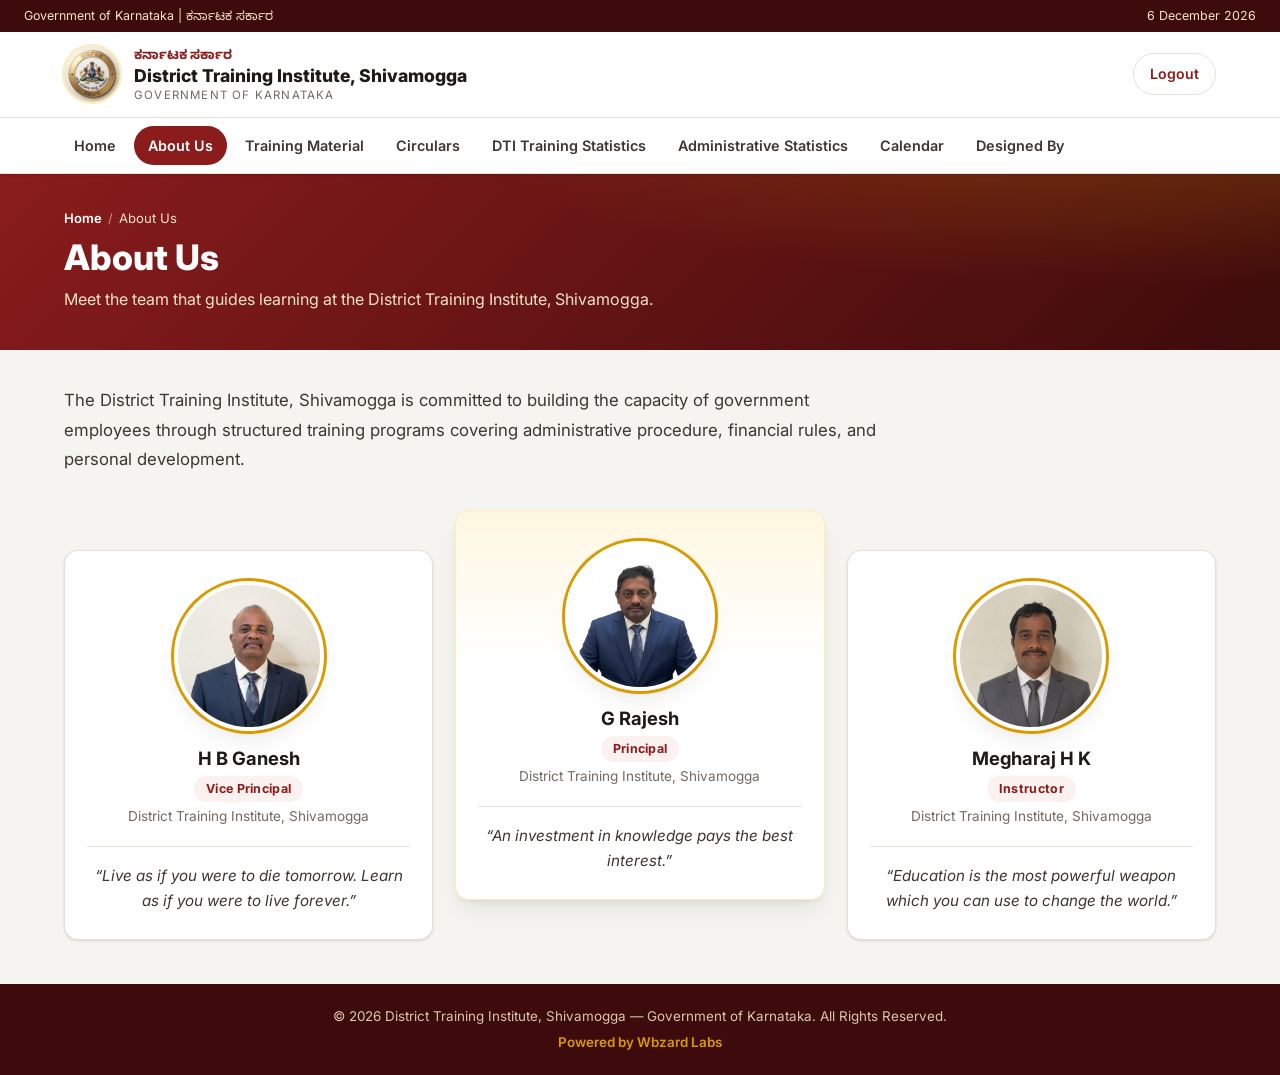
==== commit 4fe50d1e: "updating feedback" ====
--- a/pages/about.html
+++ b/pages/about.html
@@ -3,9 +3,9 @@
 <head>
 <meta charset="UTF-8">
 <meta name="viewport" content="width=device-width, initial-scale=1.0">
-<title>About Us | District Training Institute, Shimoga</title>
+<title>About Us | District Training Institute, Shivamogga</title>
 <link rel="icon" href="../assets/new-kar-govt-logo.jpeg">
-<link rel="stylesheet" href="../css/style.css?v=3">
+<link rel="stylesheet" href="../css/style.css?v=4">
 </head>
 <body>
 
@@ -15,13 +15,13 @@
   <div class="page-header-inner">
     <nav class="breadcrumb" aria-label="Breadcrumb"><a href="home.html">Home</a><span class="sep">/</span>About Us</nav>
     <h1>About Us</h1>
-    <p class="lead">Meet the team that guides learning at the District Training Institute, Shimoga.</p>
+    <p class="lead">Meet the team that guides learning at the District Training Institute, Shivamogga.</p>
   </div>
 </section>
 
 <main class="container">
   <p class="intro-text">
-    The District Training Institute, Shimoga is committed to building the capacity of government
+    The District Training Institute, Shivamogga is committed to building the capacity of government
     employees through structured training programs covering administrative procedure, financial
     rules, and personal development.
   </p>
@@ -31,21 +31,21 @@
       <img class="staff-photo" width="150" height="150" src="../assets/vice-principal.PNG" alt="H B Ganesh, Vice Principal" style="object-position: center 39%;">
       <h4>H B Ganesh</h4>
       <p class="staff-role">Vice Principal</p>
-      <p>District Training Institute, Shimoga</p>
+      <p>District Training Institute, Shivamogga</p>
       <blockquote class="staff-quote">&ldquo;Live as if you were to die tomorrow. Learn as if you were to live forever.&rdquo;</blockquote>
     </div>
     <div class="staff-card featured">
       <img class="staff-photo" width="150" height="150" src="../assets/principal.PNG" alt="G Rajesh, Principal" style="object-position: center 85%;">
       <h4>G Rajesh</h4>
       <p class="staff-role">Principal</p>
-      <p>District Training Institute, Shimoga</p>
+      <p>District Training Institute, Shivamogga</p>
       <blockquote class="staff-quote">&ldquo;An investment in knowledge pays the best interest.&rdquo;</blockquote>
     </div>
     <div class="staff-card">
       <img class="staff-photo" width="150" height="150" src="../assets/instructor.PNG" alt="Megharaj H K, Instructor" style="object-position: center 6%;">
       <h4>Megharaj H K</h4>
       <p class="staff-role">Instructor</p>
-      <p>District Training Institute, Shimoga</p>
+      <p>District Training Institute, Shivamogga</p>
       <blockquote class="staff-quote">&ldquo;Education is the most powerful weapon which you can use to change the world.&rdquo;</blockquote>
     </div>
   </div>
--- a/css/style.css
+++ b/css/style.css
@@ -1,4 +1,4 @@
-@import url("https://fonts.googleapis.com/css2?family=Inter:wght@400;500;600;700;800&family=Noto+Sans+Kannada:wght@500;700&display=swap");
+@import url("https://fonts.googleapis.com/css2?family=Inter:wght@400;500;600;700;800&family=Noto+Sans:wght@700&family=Noto+Sans+Kannada:wght@500;700&display=swap");
 
 :root {
   --primary: #8a1c1c;
@@ -551,8 +551,16 @@
   grid-template-columns: repeat(3, 1fr);
   gap: 22px;
   align-items: stretch;
-}
-@media (max-width: 860px) { .staff-grid { grid-template-columns: 1fr; max-width: 440px; margin: 0 auto; } }
+  padding-top: 20px;
+}
+/* Principal (centre) sits higher; side cards sit lower */
+.staff-grid .staff-card { transform: translateY(20px); }
+.staff-grid .staff-card.featured { transform: translateY(-20px); }
+@media (max-width: 860px) {
+  .staff-grid { grid-template-columns: 1fr; max-width: 440px; margin: 0 auto; padding-top: 0; }
+  .staff-grid .staff-card,
+  .staff-grid .staff-card.featured { transform: none; }
+}
 
 .staff-card {
   display: flex;
@@ -701,9 +709,19 @@
   border-radius: 50%;
   object-fit: cover;
   box-shadow: 0 0 0 6px rgba(255, 255, 255, 0.12);
-}
-.login-aside .kn-title { margin: 8px 0 0; font-weight: 700; color: #f3e3c9; }
-.login-aside h1 { color: #fff; margin: 0; font-size: 1.8rem; font-weight: 800; }
+  align-self: center;
+}
+/* Kannada and English institute names share one typeface, size and weight */
+.login-aside .kn-title,
+.login-aside h1 {
+  margin: 0;
+  font-family: "Noto Sans", "Noto Sans Kannada", sans-serif;
+  font-size: 1.6rem;
+  font-weight: 700;
+  line-height: 1.35;
+  color: #fff;
+}
+.login-aside .kn-title { margin-top: 8px; }
 .login-aside p { margin: 0; color: #f3e3c9; }
 .login-points { list-style: none; margin: 10px 0 0; padding: 0; display: grid; gap: 8px; font-size: 0.92rem; }
 .login-points li::before { content: "\2713"; display: inline-block; width: 22px; color: var(--accent); font-weight: 800; }
@@ -773,7 +791,8 @@
   .login-shell { grid-template-columns: 1fr; max-width: 460px; }
   .login-aside { padding: 30px 26px; text-align: center; align-items: center; }
   .login-aside img { width: 84px; height: 84px; }
-  .login-aside h1 { font-size: 1.4rem; }
+  .login-aside .kn-title,
+  .login-aside h1 { font-size: 1.3rem; }
   .login-points { display: none; }
   .login-card { padding: 30px 24px; }
 }
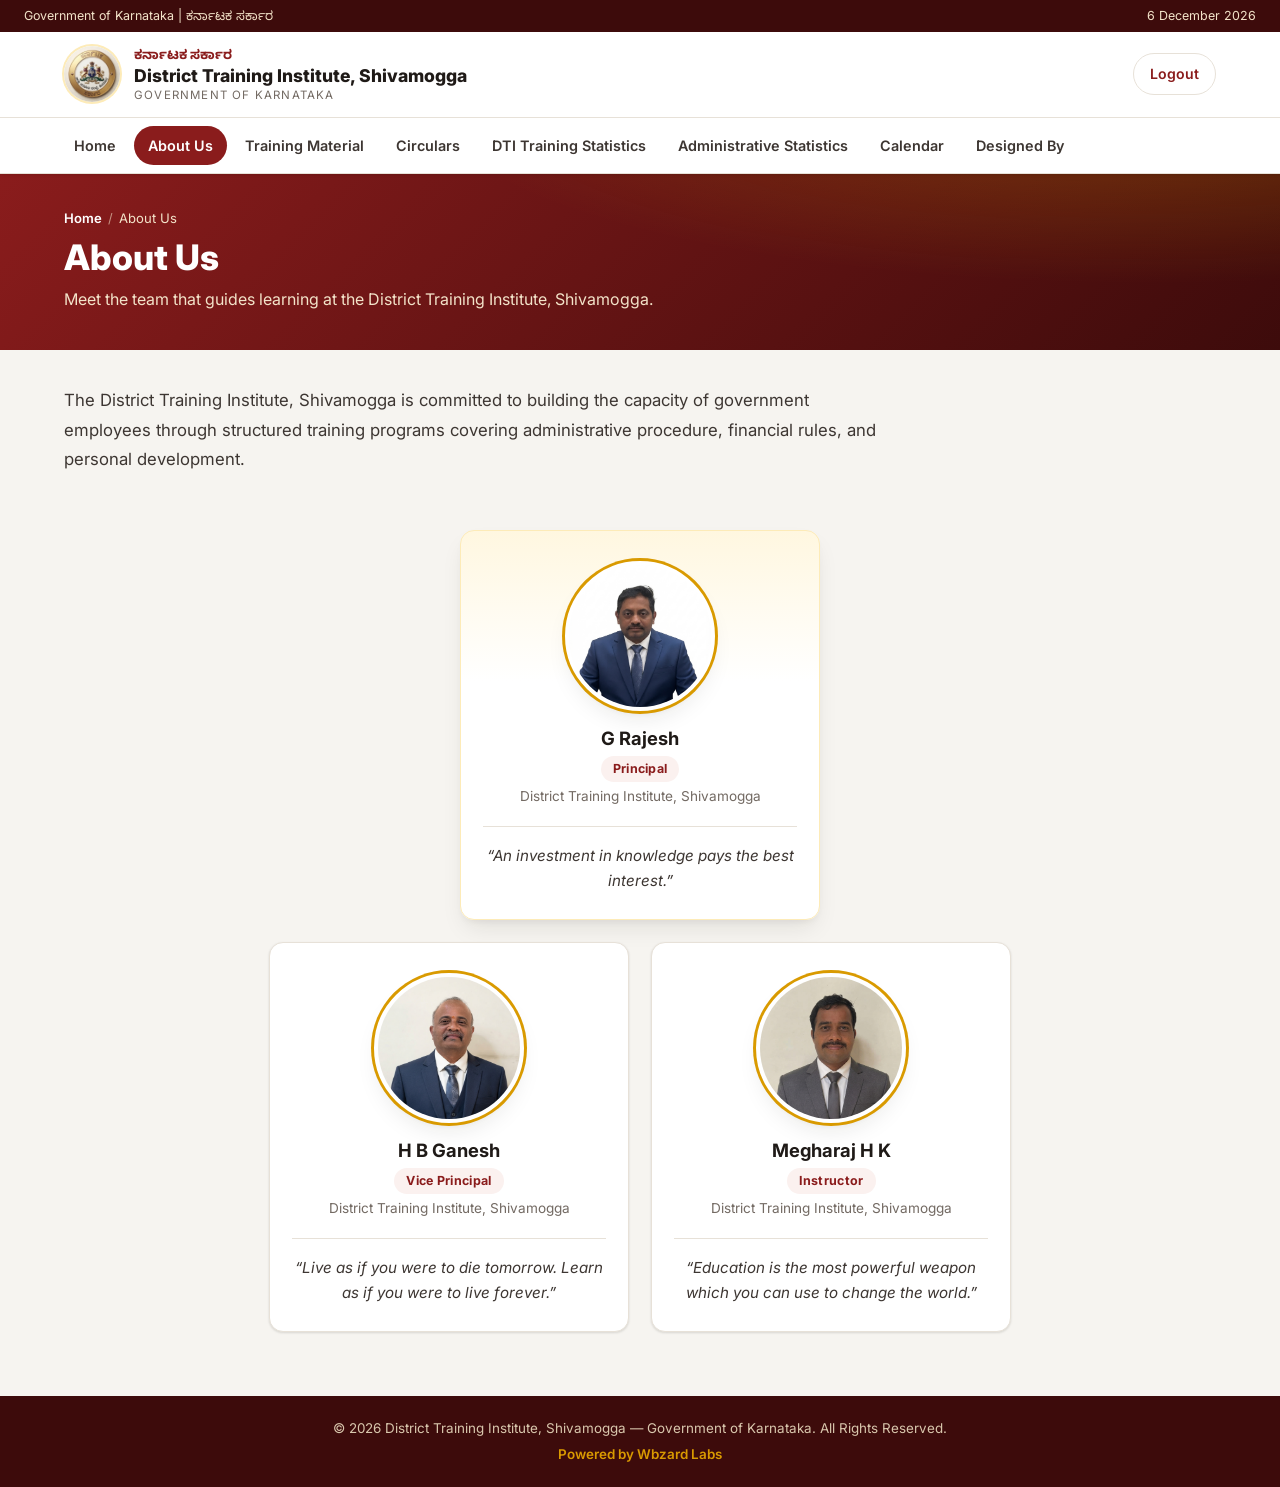
==== commit 8366636b: "updating feedback points" ====
--- a/pages/about.html
+++ b/pages/about.html
@@ -5,7 +5,7 @@
 <meta name="viewport" content="width=device-width, initial-scale=1.0">
 <title>About Us | District Training Institute, Shivamogga</title>
 <link rel="icon" href="../assets/new-kar-govt-logo.jpeg">
-<link rel="stylesheet" href="../css/style.css?v=4">
+<link rel="stylesheet" href="../css/style.css?v=5">
 </head>
 <body>
 
@@ -27,19 +27,19 @@
   </p>
 
   <div class="staff-grid">
+    <div class="staff-card featured">
+      <img class="staff-photo" width="150" height="150" src="../assets/principal.PNG" alt="G Rajesh, Principal" style="object-position: center 85%;">
+      <h4>G Rajesh</h4>
+      <p class="staff-role">Principal</p>
+      <p>District Training Institute, Shivamogga</p>
+      <blockquote class="staff-quote">&ldquo;An investment in knowledge pays the best interest.&rdquo;</blockquote>
+    </div>
     <div class="staff-card">
       <img class="staff-photo" width="150" height="150" src="../assets/vice-principal.PNG" alt="H B Ganesh, Vice Principal" style="object-position: center 39%;">
       <h4>H B Ganesh</h4>
       <p class="staff-role">Vice Principal</p>
       <p>District Training Institute, Shivamogga</p>
       <blockquote class="staff-quote">&ldquo;Live as if you were to die tomorrow. Learn as if you were to live forever.&rdquo;</blockquote>
-    </div>
-    <div class="staff-card featured">
-      <img class="staff-photo" width="150" height="150" src="../assets/principal.PNG" alt="G Rajesh, Principal" style="object-position: center 85%;">
-      <h4>G Rajesh</h4>
-      <p class="staff-role">Principal</p>
-      <p>District Training Institute, Shivamogga</p>
-      <blockquote class="staff-quote">&ldquo;An investment in knowledge pays the best interest.&rdquo;</blockquote>
     </div>
     <div class="staff-card">
       <img class="staff-photo" width="150" height="150" src="../assets/instructor.PNG" alt="Megharaj H K, Instructor" style="object-position: center 6%;">
--- a/css/style.css
+++ b/css/style.css
@@ -548,18 +548,22 @@
 
 .staff-grid {
   display: grid;
-  grid-template-columns: repeat(3, 1fr);
+  grid-template-columns: repeat(2, minmax(0, 360px));
+  justify-content: center;
   gap: 22px;
   align-items: stretch;
   padding-top: 20px;
 }
-/* Principal (centre) sits higher; side cards sit lower */
-.staff-grid .staff-card { transform: translateY(20px); }
-.staff-grid .staff-card.featured { transform: translateY(-20px); }
+/* Principal sits alone in the centre of the top row; other staff sit centred below */
+.staff-grid .staff-card.featured {
+  grid-column: 1 / -1;
+  justify-self: center;
+  width: 100%;
+  max-width: 360px;
+}
 @media (max-width: 860px) {
   .staff-grid { grid-template-columns: 1fr; max-width: 440px; margin: 0 auto; padding-top: 0; }
-  .staff-grid .staff-card,
-  .staff-grid .staff-card.featured { transform: none; }
+  .staff-grid .staff-card.featured { max-width: none; }
 }
 
 .staff-card {
@@ -704,8 +708,8 @@
   gap: 12px;
 }
 .login-aside img {
-  width: 110px;
-  height: 110px;
+  width: 150px;
+  height: 150px;
   border-radius: 50%;
   object-fit: cover;
   box-shadow: 0 0 0 6px rgba(255, 255, 255, 0.12);
@@ -790,7 +794,7 @@
 @media (max-width: 800px) {
   .login-shell { grid-template-columns: 1fr; max-width: 460px; }
   .login-aside { padding: 30px 26px; text-align: center; align-items: center; }
-  .login-aside img { width: 84px; height: 84px; }
+  .login-aside img { width: 110px; height: 110px; }
   .login-aside .kn-title,
   .login-aside h1 { font-size: 1.3rem; }
   .login-points { display: none; }
